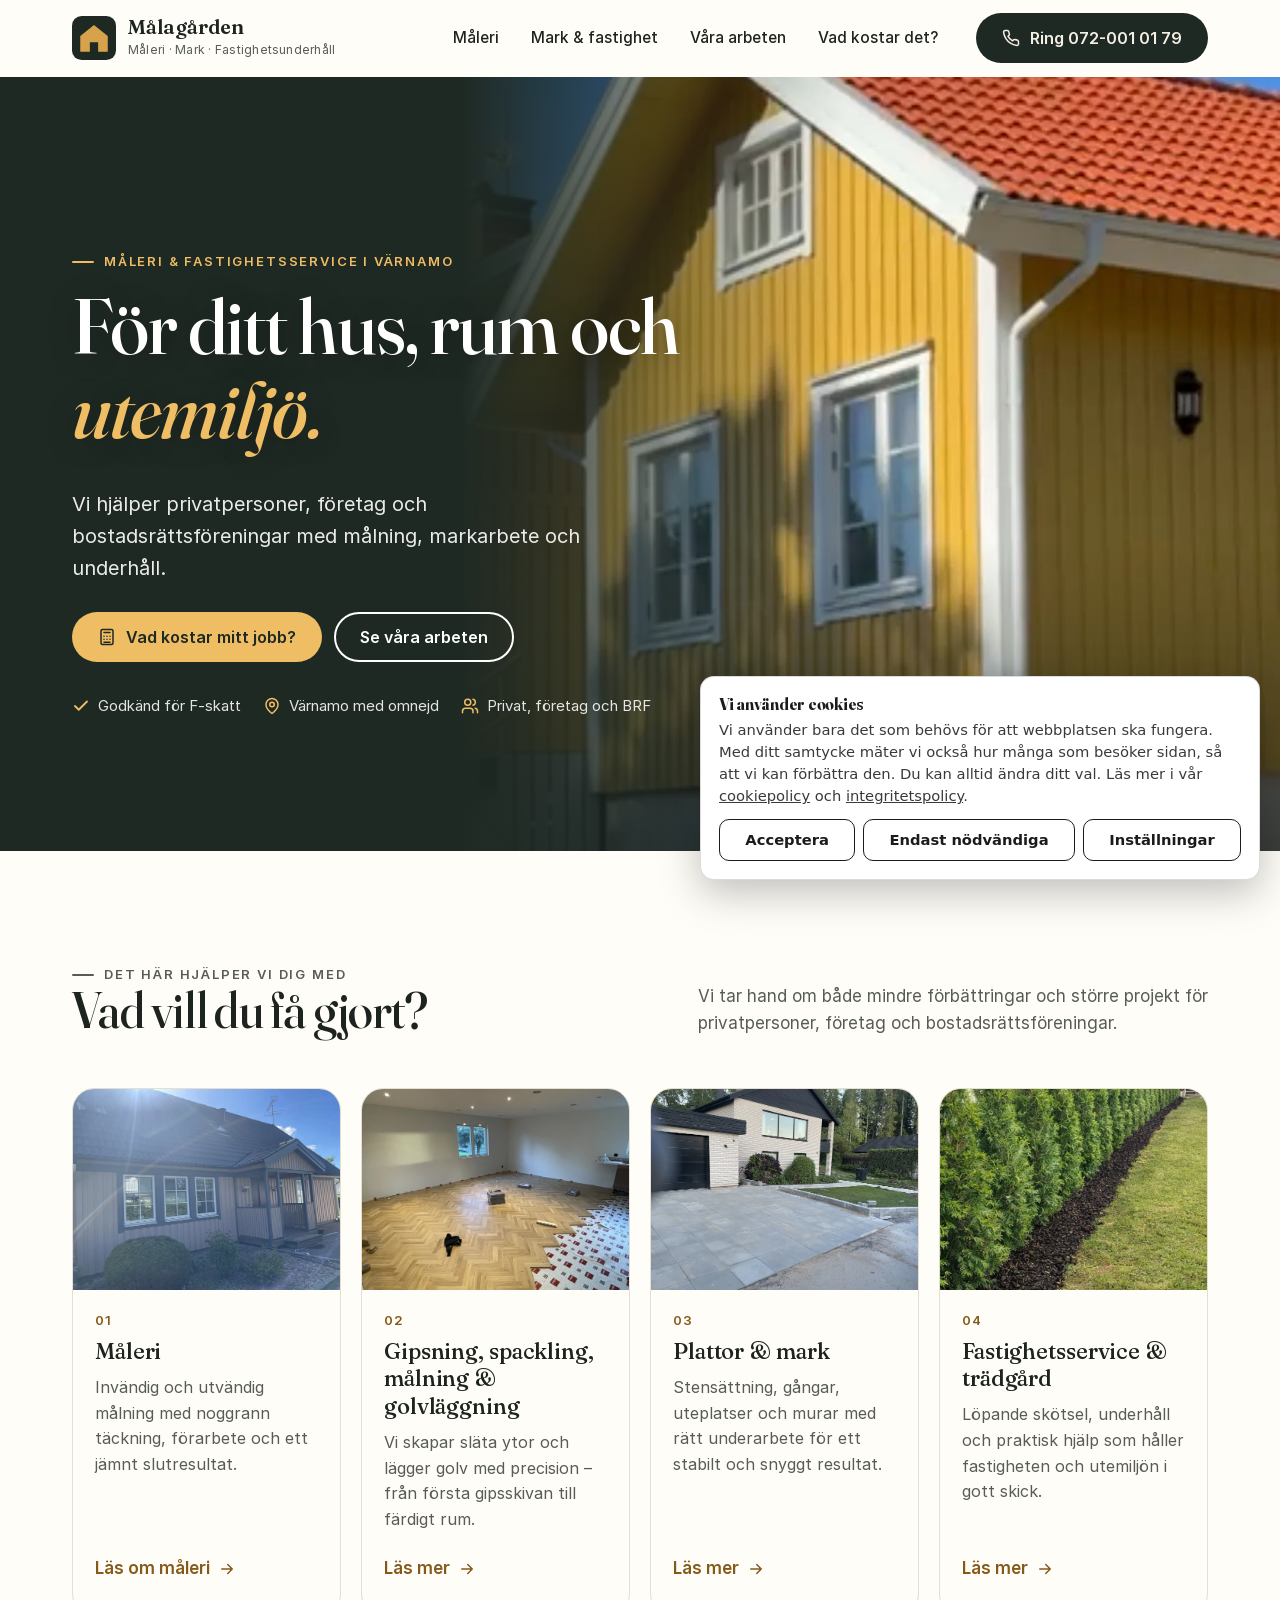
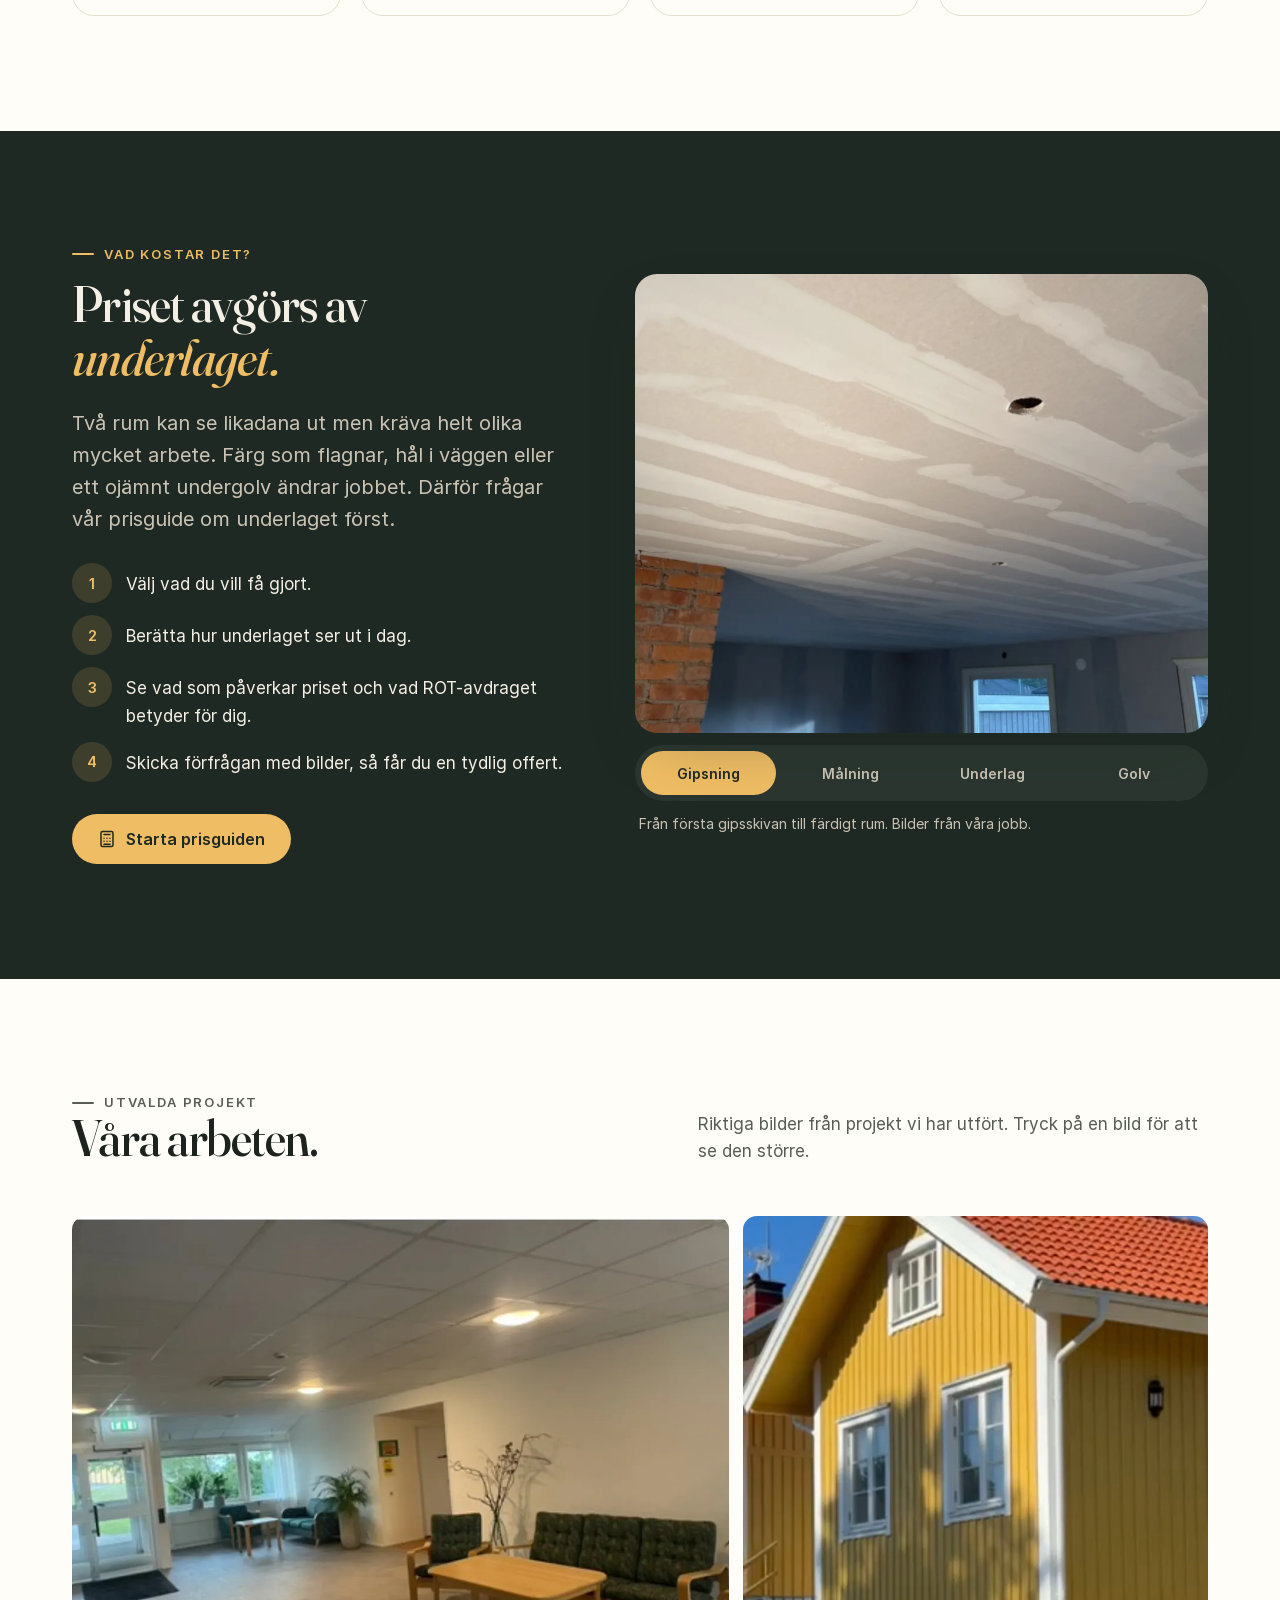
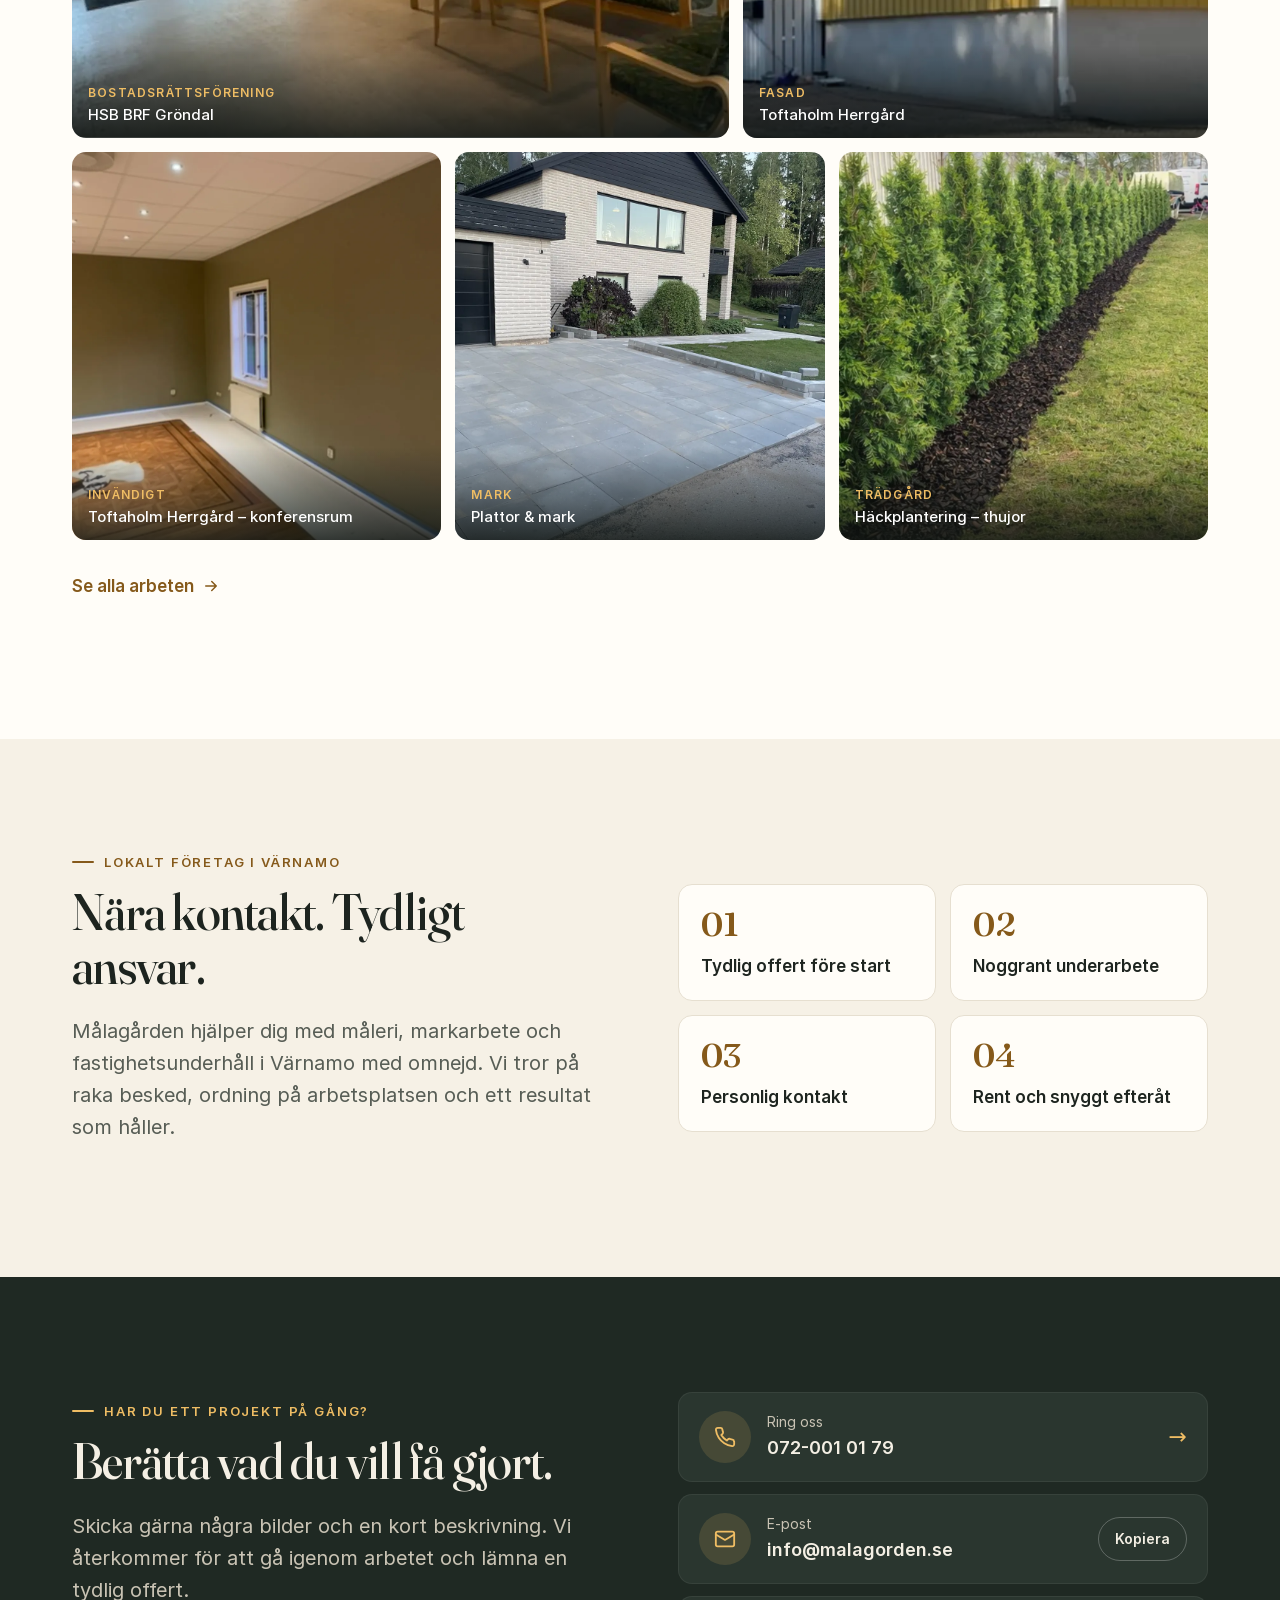
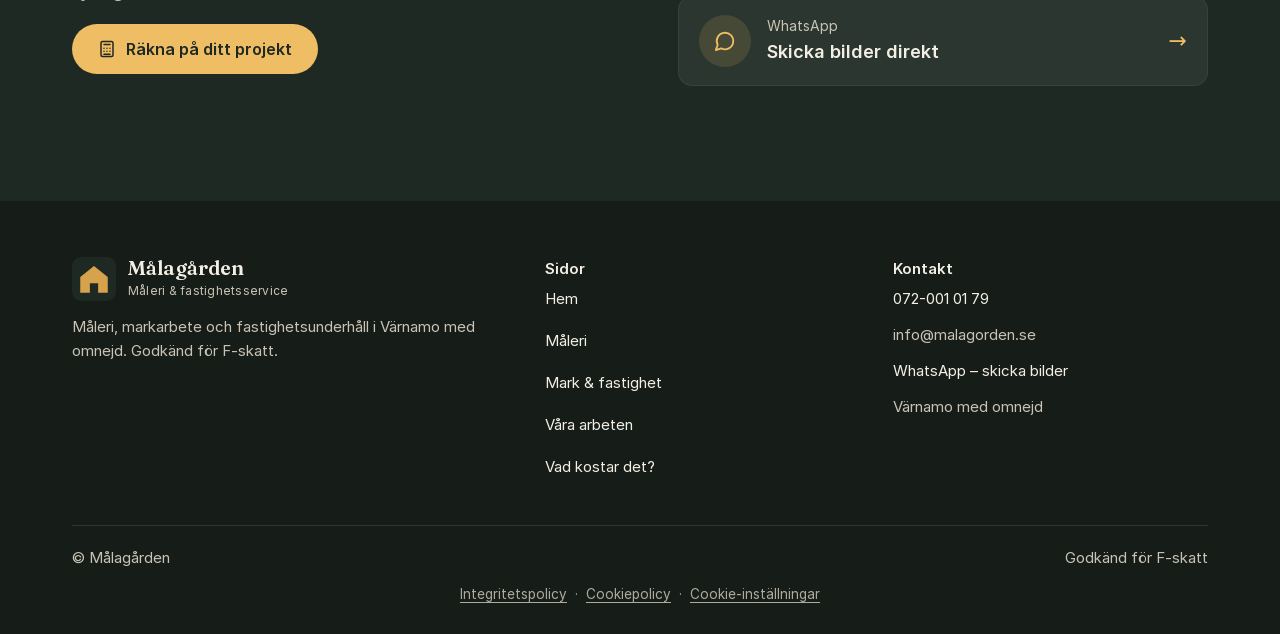
==== index.html @ 5a077ed7 "Add files via upload" ====
<!doctype html>
<html lang="sv" class="no-js">
<head>
<meta charset="utf-8">
<meta name="viewport" content="width=device-width, initial-scale=1, viewport-fit=cover">
<title>Målagården – Måleri & fastighetsservice i Värnamo</title>
<meta name="description" content="Måleri, gipsning, spackling, golvläggning, markarbete och fastighetsservice i Värnamo. Räkna på ditt projekt och skicka bilder för en tydlig offert.">
<meta name="robots" content="noindex, nofollow">
<meta name="theme-color" content="#1f2923">
<meta property="og:title" content="Målagården – Måleri & fastighetsservice i Värnamo">
<meta property="og:description" content="Måleri, gipsning, spackling, golvläggning, markarbete och fastighetsservice i Värnamo. Räkna på ditt projekt och skicka bilder för en tydlig offert.">
<meta property="og:image" content="/og.jpg">
<meta property="og:locale" content="sv_SE">
<link rel="icon" href="[data-uri]" type="image/svg+xml">
<link rel="apple-touch-icon" href="[data-uri]">
<link rel="preload" href="[data-uri]" as="font" type="font/woff2" crossorigin>
<link rel="preload" href="[data-uri]" as="font" type="font/woff2" crossorigin>
<style>/* Målagården — förslag 2026. Tokens i :root, inga råa hex i komponenter. */
@font-face { font-family: 'Inter'; font-weight: 400; font-display: swap; src: url([data-uri]) format('woff2'); }
@font-face { font-family: 'Inter'; font-weight: 500; font-display: swap; src: url([data-uri]) format('woff2'); }
@font-face { font-family: 'Inter'; font-weight: 600; font-display: swap; src: url([data-uri]) format('woff2'); }
@font-face { font-family: 'Fraunces'; font-weight: 300 700; font-display: swap; src: url([data-uri]) format('woff2'); }
@font-face { font-family: 'Fraunces'; font-style: italic; font-weight: 300 700; font-display: swap; src: url([data-uri]) format('woff2'); }

:root {
  --bg: #FFFDF8; --bg2: #F6F1E6; --bg3: #EFE7D6; --ink: #1D241F; --muted: #575d55; --line: #E6DFD0;
  --dark: #1F2923; --dark2: #2A362F; --on-dark: #F4EFE4; --on-dark-muted: #C9C3B4;
  --gold: #EFBD64; --gold-deep: #D6A24C; --gold-ink: #85591A; --ok: #2F6B45; --bad: #A23B2A;
  --r: 14px; --r-lg: 22px; --shadow: 0 10px 30px rgba(31, 41, 35, .08); --shadow-lg: 0 24px 60px -20px rgba(31, 41, 35, .35);
  --wrap: 1200px; --pad: clamp(16px, 4vw, 32px);
  --ease-out: cubic-bezier(.2, .7, .2, 1); --t-fast: 180ms; --t-med: 260ms;
  --serif: 'Fraunces', Georgia, 'Times New Roman', serif; --sans: 'Inter', ui-sans-serif, system-ui, -apple-system, 'Segoe UI', sans-serif;
}
*, *::before, *::after { box-sizing: border-box; }
html { -webkit-text-size-adjust: 100%; scroll-behavior: smooth; scroll-padding-top: 88px; }
body { margin: 0; background: var(--bg); color: var(--ink); font: 400 17px/1.6 var(--sans); overflow-x: hidden; }
@media (max-width: 600px) { body { font-size: 16px; } }
img { max-width: 100%; display: block; height: auto; }
a { color: inherit; }
p { margin: 0 0 .9em; }
h1, h2, h3 { font-family: var(--serif); font-weight: 500; letter-spacing: -.015em; line-height: 1.08; margin: 0 0 .45em; font-variation-settings: 'opsz' 96; }
h1 { font-size: clamp(40px, 6.2vw, 78px); }
h2 { font-size: clamp(30px, 4.2vw, 50px); }
h3 { font-size: 22px; line-height: 1.25; letter-spacing: -.005em; font-variation-settings: 'opsz' 24; }
.wrap { max-width: var(--wrap); margin: 0 auto; padding: 0 var(--pad); }
.eyebrow { font: 600 13px/1.3 var(--sans); letter-spacing: .14em; text-transform: uppercase; color: var(--gold-ink); margin: 0 0 14px; display: flex; align-items: center; gap: 10px; }
.eyebrow::before { content: ''; width: 22px; height: 2px; background: currentColor; border-radius: 2px; }
.on-dark .eyebrow, .eyebrow.light { color: var(--gold); }
.lead { font-size: clamp(18px, 1.6vw, 20px); color: var(--muted); max-width: 60ch; }
.skip { position: absolute; left: -999px; top: 8px; background: var(--dark); color: var(--on-dark); padding: 10px 16px; border-radius: 8px; z-index: 100; }
.skip:focus { left: 8px; }
.sr { position: absolute; width: 1px; height: 1px; overflow: hidden; clip: rect(0 0 0 0); white-space: nowrap; }

/* buttons */
.btn { display: inline-flex; align-items: center; justify-content: center; gap: 10px; min-height: 50px; padding: 0 24px; border-radius: 999px; border: 2px solid transparent;
  font: 600 16px/1 var(--sans); text-decoration: none; cursor: pointer; transition: transform var(--t-fast) var(--ease-out), background var(--t-fast), color var(--t-fast), border-color var(--t-fast); white-space: nowrap; }
.btn:active { transform: scale(.97); }
.btn-gold { background: var(--gold); color: var(--dark); }
.btn-gold:hover { background: var(--gold-deep); }
.btn-dark { background: var(--dark); color: var(--on-dark); }
.btn-dark:hover { background: var(--dark2); }
.btn-ghost { border-color: currentColor; color: inherit; background: transparent; }
.btn-ghost:hover { background: rgba(255, 255, 255, .12); }
.btn-line { border-color: var(--line); background: var(--bg); color: var(--ink); }
.btn-line:hover { border-color: var(--ink); }
.btn[disabled], .btn[aria-disabled="true"] { opacity: .45; cursor: not-allowed; transform: none; }
.btn svg { width: 18px; height: 18px; flex: none; }
:focus-visible { outline: 3px solid var(--gold-deep); outline-offset: 3px; animation: ring var(--t-fast) var(--ease-out); }
@keyframes ring { from { outline-offset: 0; } }
.link { color: var(--gold-ink); font-weight: 600; text-decoration: none; display: inline-flex; gap: 8px; align-items: center; min-height: 44px; }
.link:hover { text-decoration: underline; text-underline-offset: 4px; }

/* header */
.demo-bar { background: var(--dark); color: var(--on-dark-muted); font-size: 13px; text-align: center; padding: 7px 16px; }
.hdr { position: sticky; top: 0; z-index: 50; background: rgba(255, 253, 248, .92); backdrop-filter: saturate(1.4) blur(12px); -webkit-backdrop-filter: saturate(1.4) blur(12px); border-bottom: 1px solid transparent; transition: border-color var(--t-med), box-shadow var(--t-med); }
.hdr.scrolled { border-color: var(--line); box-shadow: 0 6px 24px -18px rgba(31, 41, 35, .5); }
.hdr-in { display: flex; align-items: center; gap: 24px; min-height: 76px; }
.brand { display: flex; align-items: center; gap: 12px; text-decoration: none; color: var(--ink); flex: none; }
.brand-mark { width: 44px; height: 44px; flex: none; }
.brand strong { display: block; font: 600 20px/1.1 var(--serif); letter-spacing: -.01em; }
.brand small { display: block; font-size: 12px; color: var(--muted); letter-spacing: .02em; margin-top: 2px; }
.nav { display: flex; gap: 4px; margin-left: auto; }
.nav a { text-decoration: none; padding: 10px 14px; border-radius: 999px; font-weight: 500; font-size: 15.5px; min-height: 44px; display: inline-flex; align-items: center; }
.nav a:hover { background: var(--bg2); }
.nav a[aria-current="page"] { background: var(--bg3); }
.hdr-cta { flex: none; }
.menu-btn { display: none; margin-left: auto; min-height: 44px; min-width: 44px; border: 1px solid var(--line); background: var(--bg); border-radius: 999px; padding: 0 16px; font: 600 15px var(--sans); color: var(--ink); cursor: pointer; align-items: center; gap: 8px; }
@media (max-width: 1060px) {
  .nav, .hdr-cta { display: none; }
  .menu-btn { display: inline-flex; }
  .hdr.open .nav { display: flex; flex-direction: column; position: absolute; left: 0; right: 0; top: 100%; background: var(--bg); border-bottom: 1px solid var(--line); padding: 8px var(--pad) 20px; box-shadow: var(--shadow-lg); }
  .hdr.open .nav a { font-size: 18px; padding: 14px 8px; border-bottom: 1px solid var(--line); border-radius: 0; }
  .hdr.open .nav a:last-child { border-bottom: 0; }
  .hdr-in { min-height: 66px; }
  .brand-mark { width: 40px; height: 40px; }
}
@media (max-width: 380px) { .brand small { display: none; } }

/* hero */
.hero { position: relative; min-height: min(86vh, 820px); display: flex; align-items: flex-end; color: #fff; overflow: hidden; background: var(--dark); }
.hero > img { position: absolute; inset: 0; width: 100%; height: 100%; object-fit: cover; object-position: 50% 32%; }
.hero::after { content: ''; position: absolute; inset: 0; background: linear-gradient(180deg, rgba(20, 26, 22, .15) 0%, rgba(20, 26, 22, .1) 35%, rgba(20, 26, 22, .78) 82%, rgba(20, 26, 22, .9) 100%), linear-gradient(90deg, rgba(20, 26, 22, .55), rgba(20, 26, 22, 0) 60%); }
/* portrait photo on wide screens: photo fills the right side, text sits on the dark side and over the soft edge */
@media (min-width: 900px) {
  .hero-tall > img { left: auto; width: 64%; object-position: 50% 30%; }
  .hero-tall::after { background: linear-gradient(90deg, var(--dark) 36%, rgba(31, 41, 35, .55) 50%, rgba(31, 41, 35, 0) 66%), linear-gradient(0deg, rgba(20, 26, 22, .55), rgba(20, 26, 22, 0) 40%); }
  .hero-tall { align-items: center; }
}
.hero-in { position: relative; z-index: 1; padding-top: 140px; padding-bottom: clamp(36px, 6vw, 72px); width: 100%; }
.hero-tall .hero-in { padding-top: clamp(72px, 9vw, 120px); }
.hero h1 { max-width: 15ch; color: #fff; text-shadow: 0 2px 30px rgba(0, 0, 0, .25); }
.hero h1 em { font-style: italic; color: var(--gold); }
.hero p.lead { color: rgba(255, 255, 255, .9); max-width: 52ch; }
.hero-tall p.lead { max-width: 44ch; }
.hero-actions { display: flex; flex-wrap: wrap; gap: 12px; margin-top: 28px; }
.hero-facts { display: flex; flex-wrap: wrap; gap: 8px 22px; margin: 32px 0 0; padding: 0; list-style: none; font-size: 15px; color: rgba(255, 255, 255, .88); }
.hero-facts li { display: flex; align-items: center; gap: 8px; }
.hero-facts svg { width: 18px; height: 18px; color: var(--gold); flex: none; }
.page-hero { min-height: 58vh; }
@media (max-width: 600px) {
  .hero { min-height: 88svh; }
  .hero-in { padding-top: 120px; }
  .hero-actions .btn { flex: 1 1 100%; }
  .page-hero { min-height: 64svh; }
}

/* sections */
.sec { padding: clamp(64px, 9vw, 120px) 0; }
.sec-tight { padding: clamp(48px, 6vw, 80px) 0; }
.sec-sand { background: var(--bg2); }
.sec-dark { background: var(--dark); color: var(--on-dark); }
.sec-dark .lead, .sec-dark p { color: var(--on-dark-muted); }
.sec-head { display: grid; grid-template-columns: 1.1fr 1fr; gap: 24px 64px; align-items: end; margin-bottom: clamp(32px, 4vw, 56px); }
.sec-head h2 { margin: 0; }
.sec-head p { margin: 0; color: var(--muted); }
@media (max-width: 860px) { .sec-head { grid-template-columns: 1fr; } }

/* service cards */
.svc-grid { display: grid; grid-template-columns: repeat(4, 1fr); gap: 20px; }
.svc { background: var(--bg); border: 1px solid var(--line); border-radius: var(--r-lg); overflow: hidden; display: flex; flex-direction: column; text-decoration: none; color: inherit; }
.svc-img { aspect-ratio: 4 / 3; overflow: hidden; background: var(--bg3); }
.svc-img img { width: 100%; height: 100%; object-fit: cover; transition: transform 600ms var(--ease-out); }
.svc:hover .svc-img img { transform: scale(1.04); }
.svc-body { padding: 22px 22px 24px; display: flex; flex-direction: column; flex: 1; }
.svc-num { font: 600 13px var(--sans); color: var(--gold-ink); letter-spacing: .1em; margin-bottom: 10px; }
.svc p { color: var(--muted); font-size: 16px; }
.svc .link { margin-top: auto; }
.card { transition: transform var(--t-med) var(--ease-out), box-shadow var(--t-med) var(--ease-out); }
@media (hover: hover) { .card:hover { transform: translateY(-4px); box-shadow: 0 14px 30px -12px rgb(0 0 0 / .25); } }
@media (max-width: 1060px) { .svc-grid { grid-template-columns: repeat(2, 1fr); } }
@media (max-width: 560px) { .svc-grid { grid-template-columns: 1fr; } }

/* "underlaget avgör" teaser */
.pg-teaser { display: grid; grid-template-columns: 1fr 1.15fr; gap: clamp(32px, 5vw, 72px); align-items: center; }
.pg-teaser h2 em { font-style: italic; color: var(--gold); }
.stages { margin: 0; }
.stages-img { position: relative; border-radius: var(--r-lg); overflow: hidden; background: var(--dark2); aspect-ratio: 5 / 4; box-shadow: var(--shadow-lg); }
.stages-img img { position: absolute; inset: 0; width: 100%; height: 100%; object-fit: cover; opacity: 0; transition: opacity 300ms var(--ease-out); }
.stages-img img.on { opacity: 1; }
.stages-tabs { display: grid; grid-template-columns: repeat(4, 1fr); gap: 6px; margin-top: 12px; background: var(--dark2); padding: 6px; border-radius: 999px; }
.stages-tabs button { min-height: 44px; border: 0; border-radius: 999px; background: transparent; color: var(--on-dark-muted); font: 600 14px var(--sans); cursor: pointer; transition: background var(--t-fast), color var(--t-fast); }
.stages-tabs button:hover { color: var(--on-dark); }
.stages-tabs button[aria-selected="true"] { background: var(--gold); color: var(--dark); }
.stages-cap { margin: 12px 4px 0; font-size: 14px; color: var(--on-dark-muted); }
@media (max-width: 420px) { .stages-tabs button { font-size: 13px; } }
.pg-steps { list-style: none; padding: 0; margin: 28px 0 32px; display: grid; gap: 12px; }
.pg-steps li { display: grid; grid-template-columns: 40px 1fr; gap: 14px; align-items: start; }
.pg-steps b { width: 40px; height: 40px; border-radius: 50%; background: rgba(239, 189, 100, .14); color: var(--gold); display: grid; place-items: center; font: 600 15px var(--sans); }
.pg-steps span { padding-top: 8px; }
@media (max-width: 900px) { .pg-teaser { grid-template-columns: 1fr; } }

/* work gallery */
.gal { display: grid; grid-template-columns: repeat(12, 1fr); grid-auto-rows: 120px; gap: 14px; }
.gal button { position: relative; border: 0; padding: 0; border-radius: var(--r); overflow: hidden; cursor: zoom-in; background: var(--bg3); color: #fff; text-align: left; font: inherit; }
.gal img { width: 100%; height: 100%; object-fit: cover; transition: transform 600ms var(--ease-out); }
.gal button:hover img { transform: scale(1.04); }
.gal figcaption, .gal .cap { position: absolute; left: 0; right: 0; bottom: 0; padding: 40px 16px 14px; background: linear-gradient(transparent, rgba(15, 20, 17, .82)); font: 500 15px/1.3 var(--sans); }
.gal .cap small { display: block; color: var(--gold); font-size: 12px; letter-spacing: .1em; text-transform: uppercase; font-weight: 600; margin-bottom: 4px; }
.g-a { grid-column: span 7; grid-row: span 4; } .g-b { grid-column: span 5; grid-row: span 4; }
.g-c { grid-column: span 4; grid-row: span 3; } .g-d { grid-column: span 4; grid-row: span 3; } .g-e { grid-column: span 4; grid-row: span 3; }
@media (max-width: 860px) { .gal { grid-template-columns: repeat(2, 1fr); grid-auto-rows: 160px; } .gal > * { grid-column: span 1 !important; grid-row: span 2 !important; } .gal > *:first-child { grid-column: span 2 !important; } }
.filters { display: flex; flex-wrap: wrap; gap: 8px; margin-bottom: 24px; }
.chip { min-height: 44px; padding: 0 18px; border-radius: 999px; border: 1px solid var(--line); background: var(--bg); font: 500 15px var(--sans); color: var(--ink); cursor: pointer; transition: background var(--t-fast), border-color var(--t-fast); }
.chip:hover { border-color: var(--ink); }
.chip[aria-pressed="true"] { background: var(--dark); color: var(--on-dark); border-color: var(--dark); }
.works { display: grid; grid-template-columns: repeat(3, 1fr); gap: 20px; }
.work { margin: 0; }
.work button { display: block; width: 100%; border: 0; padding: 0; background: var(--bg3); border-radius: var(--r-lg); overflow: hidden; cursor: zoom-in; aspect-ratio: 4 / 5; }
.work img { width: 100%; height: 100%; object-fit: cover; transition: transform 600ms var(--ease-out); }
.work button:hover img { transform: scale(1.04); }
.work figcaption { padding: 14px 4px 0; }
.work figcaption b { display: block; font: 500 20px/1.25 var(--serif); }
.work figcaption span { color: var(--muted); font-size: 15px; }
.work[hidden] { display: none; }
@media (max-width: 900px) { .works { grid-template-columns: repeat(2, 1fr); } }
@media (max-width: 520px) { .works { grid-template-columns: 1fr; } .work button { aspect-ratio: 4 / 3.4; } }

/* lightbox */
.lb { border: 0; padding: 0; background: transparent; max-width: min(1100px, 94vw); max-height: 92vh; }
.lb::backdrop { background: rgba(12, 16, 13, .9); }
.lb img { max-height: 80vh; width: auto; margin: 0 auto; border-radius: 10px; }
.lb p { color: #fff; text-align: center; margin: 12px 0 0; }
.lb-x { position: fixed; top: 14px; right: 14px; width: 48px; height: 48px; border-radius: 50%; border: 0; background: #fff; color: var(--dark); font: 600 24px var(--sans); cursor: pointer; }

/* promises */
.promise { display: grid; grid-template-columns: 1fr 1fr; gap: clamp(32px, 6vw, 96px); align-items: center; }
.promise-grid { display: grid; grid-template-columns: 1fr 1fr; gap: 14px; }
.promise-grid div { background: var(--bg); border: 1px solid var(--line); border-radius: var(--r); padding: 22px; }
.promise-grid b { display: block; font: 500 34px/1 var(--serif); color: var(--gold-ink); margin-bottom: 14px; }
.promise-grid span { font-weight: 600; font-size: 17px; line-height: 1.35; display: block; }
.sec-dark .promise-grid div { background: var(--dark2); border-color: rgba(255, 255, 255, .08); }
.sec-dark .promise-grid b { color: var(--gold); }
@media (max-width: 860px) { .promise { grid-template-columns: 1fr; } }
@media (max-width: 400px) { .promise-grid { grid-template-columns: 1fr; } }

/* split blocks (service pages) */
.split { display: grid; grid-template-columns: 1fr 1fr; gap: clamp(28px, 5vw, 72px); align-items: center; }
.split + .split { margin-top: clamp(56px, 8vw, 104px); }
.split.flip > :first-child { order: 2; }
.split figure { margin: 0; border-radius: var(--r-lg); overflow: hidden; aspect-ratio: 4 / 3.3; background: var(--bg3); }
.split figure img { width: 100%; height: 100%; object-fit: cover; }
.split .num { font: 600 13px var(--sans); color: var(--gold-ink); letter-spacing: .1em; }
@media (max-width: 860px) { .split { grid-template-columns: 1fr; } .split.flip > :first-child { order: 0; } }
.checks { list-style: none; padding: 0; margin: 18px 0 24px; display: grid; gap: 10px; }
.checks li { display: flex; gap: 12px; align-items: flex-start; }
.checks li::before { content: ''; flex: none; width: 22px; height: 22px; margin-top: 2px; border-radius: 50%; background: var(--gold) url("data:image/svg+xml,%3Csvg xmlns='http://www.w3.org/2000/svg' viewBox='0 0 24 24' fill='none' stroke='%231F2923' stroke-width='3' stroke-linecap='round' stroke-linejoin='round'%3E%3Cpath d='M5 12.5l4.5 4.5L19 7.5'/%3E%3C/svg%3E") center / 14px no-repeat; }
.steps3 { display: grid; grid-template-columns: repeat(3, 1fr); gap: 16px; counter-reset: s; list-style: none; padding: 0; margin: 0; }
.steps3 li { background: var(--bg); border: 1px solid var(--line); border-radius: var(--r); padding: 22px; counter-increment: s; font-weight: 500; }
.steps3 li::before { content: counter(s); display: grid; place-items: center; width: 36px; height: 36px; border-radius: 50%; background: var(--dark); color: var(--gold); font: 600 15px var(--sans); margin-bottom: 14px; }
@media (max-width: 700px) { .steps3 { grid-template-columns: 1fr; } }

/* contact */
.contact { display: grid; grid-template-columns: 1fr 1fr; gap: clamp(32px, 6vw, 96px); align-items: center; }
.c-card { display: grid; gap: 12px; }
.c-row { display: grid; grid-template-columns: 52px 1fr auto; gap: 16px; align-items: center; padding: 18px 20px; border-radius: var(--r); background: var(--dark2); color: var(--on-dark); text-decoration: none; border: 1px solid rgba(255, 255, 255, .06); min-height: 76px; }
a.c-row:hover { border-color: var(--gold); }
.c-row .ic { width: 52px; height: 52px; border-radius: 50%; background: rgba(239, 189, 100, .14); color: var(--gold); display: grid; place-items: center; }
.c-row .ic svg { width: 22px; height: 22px; }
.c-row small { display: block; color: var(--on-dark-muted); font-size: 14px; }
.c-row strong { display: block; font-size: 18px; font-weight: 600; word-break: break-word; }
.c-row .go { color: var(--gold); font-size: 22px; }
.c-row .copy { min-height: 44px; padding: 0 16px; border-radius: 999px; border: 1px solid rgba(255, 255, 255, .25); background: transparent; color: var(--on-dark); font: 600 14px var(--sans); cursor: pointer; }
.c-row .copy:hover { border-color: var(--gold); color: var(--gold); }
@media (max-width: 860px) { .contact { grid-template-columns: 1fr; } }
@media (max-width: 420px) { .c-row { grid-template-columns: 44px 1fr; } .c-row .ic { width: 44px; height: 44px; } .c-row .go, .c-row .copy { grid-column: 2; justify-self: start; } }

/* footer */
.ftr { background: #161D19; color: var(--on-dark-muted); padding: 56px 0 28px; font-size: 15px; }
.ftr-grid { display: grid; grid-template-columns: 1.4fr 1fr 1fr; gap: 32px; }
.ftr strong { color: var(--on-dark); }
.ftr a { color: var(--on-dark); text-decoration: none; }
.ftr a:hover { color: var(--gold); }
.ftr ul { list-style: none; padding: 0; margin: 0; display: grid; gap: 6px; }
.ftr ul a { display: inline-flex; min-height: 36px; align-items: center; }
.ftr .brand { color: var(--on-dark); margin-bottom: 14px; }
.ftr .brand small { color: var(--on-dark-muted); }
.ftr-bottom { border-top: 1px solid rgba(255, 255, 255, .1); margin-top: 40px; padding-top: 20px; display: flex; flex-wrap: wrap; gap: 8px 24px; justify-content: space-between; }
.ftr .cc-fod { width: 100%; }
.ftr .cc-fod a { color: var(--on-dark-muted); text-decoration: underline; text-underline-offset: 3px; }
@media (max-width: 760px) { .ftr-grid { grid-template-columns: 1fr; } }

/* mobile action bar */
.mbar { display: none; }
@media (max-width: 760px) {
  .mbar { display: grid; grid-template-columns: 1fr 1.4fr; gap: 8px; position: fixed; left: 0; right: 0; bottom: 0; z-index: 40; padding: 10px 12px calc(10px + env(safe-area-inset-bottom)); background: rgba(255, 253, 248, .96); border-top: 1px solid var(--line); backdrop-filter: blur(10px); -webkit-backdrop-filter: blur(10px); transition: transform var(--t-med) var(--ease-out); }
  .mbar.hide { transform: translateY(110%); }
  .mbar .btn { min-height: 48px; padding: 0 12px; font-size: 15px; }
  body { padding-bottom: 76px; }
}

/* reveal on scroll (motion #3) */
.rv { opacity: 0; transform: translateY(14px); transition: opacity 300ms var(--ease-out), transform 300ms var(--ease-out); transition-delay: calc(var(--i, 0) * 40ms); }
.rv.in { opacity: 1; transform: none; }
.no-js .rv { opacity: 1; transform: none; }

/* copy toast */
.toast { position: fixed; left: 50%; bottom: 96px; transform: translateX(-50%); background: var(--dark); color: var(--on-dark); padding: 12px 20px; border-radius: 999px; font-weight: 600; z-index: 90; box-shadow: var(--shadow-lg); }

/* policy pages from the cookie kit */
.pol { font-size: 17px; }
.pol h1 { font-size: clamp(34px, 5vw, 52px); }

/* 404 */
.nf { min-height: 70vh; display: grid; place-items: center; text-align: center; padding: 80px var(--pad); }
.nf .big { font: 500 clamp(80px, 16vw, 160px)/1 var(--serif); color: var(--gold-deep); }

@media (prefers-reduced-motion: reduce) {
  *, *::before, *::after { animation-duration: 1ms !important; animation-delay: 0ms !important; transition-duration: 1ms !important; }
  .rv { opacity: 1; transform: none; }
  html { scroll-behavior: auto; }
}
.link svg { width: 18px; height: 18px; flex: none; }
@media (max-width: 899px) {
  .hero-tall::after { background: linear-gradient(180deg, rgba(20, 26, 22, .05) 0%, rgba(20, 26, 22, .35) 28%, rgba(20, 26, 22, .86) 52%, rgba(20, 26, 22, .94) 100%); }
  .hero-tall > img { object-position: 50% 0; height: 62%; }
}
@media (max-width: 420px) { .c-row .go { display: none; } .c-row { grid-template-columns: 44px 1fr; } }
.toast[hidden] { display: none; }
@media (max-width: 899px) { .hero-tall .eyebrow { display: none; } }

/* Prisguiden */
.pg-hero { padding: clamp(48px, 7vw, 96px) 0 clamp(24px, 3vw, 40px); background: var(--bg); }
.pg-hero h1 { max-width: 18ch; }
.pg-hero h1 em { font-style: italic; color: var(--gold-ink); }
.pg-sec { padding: 0 0 clamp(64px, 8vw, 112px); }
.pg-layout { display: grid; grid-template-columns: minmax(0, 1fr) 340px; gap: 32px; align-items: start; }
.pg-side { position: sticky; top: 96px; }
@media (max-width: 1000px) { .pg-layout { grid-template-columns: 1fr; } .pg-side { position: static; order: 2; } }

.pg-step { background: var(--bg); border: 1px solid var(--line); border-radius: var(--r-lg); padding: clamp(20px, 3vw, 32px); margin-bottom: 18px; scroll-margin-top: 92px; transition: opacity var(--t-med) var(--ease-out); box-shadow: var(--shadow); }
.pg-step.locked { opacity: .42; box-shadow: none; }
.pg-step.locked .pg-step-body { pointer-events: none; }
.pg-step-head { display: grid; grid-template-columns: 44px 1fr; gap: 16px; align-items: start; margin-bottom: 20px; }
.pg-step-head h2 { font-size: clamp(24px, 2.6vw, 30px); margin: 4px 0 4px; }
.pg-step-head p { margin: 0; color: var(--muted); }
.pg-n { width: 44px; height: 44px; border-radius: 50%; background: var(--dark); color: var(--gold); display: grid; place-items: center; font: 600 17px var(--sans); }
.pg-label { font-weight: 600; margin: 22px 0 10px; }
.pg-hint { color: var(--muted); font-size: 15px; margin: 8px 0 0; }
.pg-fine { color: var(--muted); font-size: 14.5px; margin: 10px 0 0; }

/* job cards */
.pg-jobs { display: grid; grid-template-columns: repeat(3, 1fr); gap: 12px; }
.pg-job { position: relative; display: flex; flex-direction: column; border: 2px solid var(--line); border-radius: var(--r); overflow: hidden; cursor: pointer; background: var(--bg); transition: border-color var(--t-fast), transform var(--t-med) var(--ease-out), box-shadow var(--t-med); }
@media (hover: hover) { .pg-job:hover { transform: translateY(-3px); box-shadow: var(--shadow); } }
.pg-job-img { aspect-ratio: 16 / 10; overflow: hidden; background: var(--bg3); }
.pg-job-img img { width: 100%; height: 100%; object-fit: cover; }
.pg-job-t { padding: 12px 14px 14px; display: grid; gap: 2px; }
.pg-job-t b { font-size: 16.5px; line-height: 1.3; }
.pg-job-t small { color: var(--muted); font-size: 14px; line-height: 1.4; }
.pg-job:has(input:checked) { border-color: var(--gold-deep); box-shadow: 0 0 0 4px rgba(239, 189, 100, .35); }
.pg-job:has(input:checked)::after { content: '✓'; position: absolute; top: 10px; right: 10px; width: 30px; height: 30px; border-radius: 50%; background: var(--gold); color: var(--dark); display: grid; place-items: center; font-weight: 700; }
.pg-job:has(input:focus-visible), .pg-opt:has(input:focus-visible), .pg-k:has(input:focus-visible) { outline: 3px solid var(--gold-deep); outline-offset: 3px; }
@media (max-width: 760px) { .pg-jobs { grid-template-columns: repeat(2, 1fr); } .pg-job-t small { display: none; } }

/* surface options */
.pg-opts { display: grid; grid-template-columns: repeat(2, 1fr); gap: 10px; }
.pg-opt { display: grid; grid-template-columns: 76px 1fr; gap: 14px; align-items: center; border: 2px solid var(--line); border-radius: var(--r); padding: 12px; cursor: pointer; background: var(--bg); transition: border-color var(--t-fast), background var(--t-fast); min-height: 76px; }
.pg-opt:hover { border-color: #cdbf9f; }
.pg-ikon svg { width: 76px; height: 55px; display: block; }
.pg-opt-t b { display: block; font-size: 16px; line-height: 1.3; }
.pg-opt-t small { display: block; color: var(--muted); font-size: 14px; line-height: 1.4; margin-top: 2px; }
.pg-opt:has(input:checked) { border-color: var(--gold-deep); background: #FFF8EA; }
@media (max-width: 640px) { .pg-opts { grid-template-columns: 1fr; } }
.pg-delar { border: 0; padding: 0; margin: 20px 0 0; display: flex; flex-wrap: wrap; gap: 8px; }
.pg-delar legend { font-weight: 600; margin-bottom: 10px; padding: 0; }
.pg-check { display: inline-flex; align-items: center; gap: 10px; min-height: 44px; padding: 0 16px 0 12px; border: 1px solid var(--line); border-radius: 999px; cursor: pointer; background: var(--bg); }
.pg-check input { width: 20px; height: 20px; accent-color: var(--dark); margin: 0; }
.pg-check:has(input:checked) { border-color: var(--dark); background: var(--bg2); }

/* size + customer type */
.pg-chips { display: flex; flex-wrap: wrap; gap: 8px; }
.pg-chips .chip b { font-weight: 600; }
.pg-chips .chip span { color: var(--muted); }
.pg-chips .chip[aria-pressed="true"] span { color: var(--on-dark-muted); }
.pg-numrow { display: flex; flex-wrap: wrap; align-items: center; gap: 10px 14px; margin-top: 12px; }
.pg-num { width: 160px; min-height: 50px; border: 2px solid var(--line); border-radius: 12px; padding: 0 14px; font: 600 18px var(--sans); color: var(--ink); background: var(--bg); }
.pg-num:focus { border-color: var(--gold-deep); outline: none; box-shadow: 0 0 0 4px rgba(239, 189, 100, .3); }
.pg-unit { font-weight: 600; color: var(--muted); }
.pg-kund { display: grid; grid-template-columns: repeat(3, 1fr); gap: 10px; }
.pg-k { border: 2px solid var(--line); border-radius: var(--r); padding: 14px 16px; cursor: pointer; display: grid; gap: 2px; background: var(--bg); min-height: 72px; }
.pg-k small { color: var(--muted); font-size: 14px; }
.pg-k:has(input:checked) { border-color: var(--gold-deep); background: #FFF8EA; }
@media (max-width: 640px) { .pg-kund { grid-template-columns: 1fr; } }

/* result */
.pg-result { background: var(--dark); color: var(--on-dark); border-radius: var(--r); padding: clamp(20px, 3vw, 28px); }
.pg-result .pg-label { color: var(--on-dark); }
.pg-eyebrow { font: 600 13px var(--sans); letter-spacing: .12em; text-transform: uppercase; color: var(--gold); margin: 0 0 8px; }
.pg-price { font: 500 clamp(32px, 4.4vw, 48px)/1.1 var(--serif); margin: 0; color: #fff; }
.pg-price-txt { font-size: clamp(26px, 3.4vw, 36px); }
.pg-after { margin: 10px 0 0; color: var(--on-dark-muted); }
.pg-after b { color: var(--gold); }
.pg-result .pg-fine { color: var(--on-dark-muted); }
.pg-why { list-style: none; padding: 0; margin: 0; display: grid; gap: 8px; }
.pg-why li { padding: 12px 14px; border-radius: 10px; background: var(--dark2); color: var(--on-dark-muted); font-size: 15.5px; }
.pg-why b { color: var(--on-dark); }
.pg-rot { margin-top: 14px; border-radius: var(--r); border: 2px solid var(--line); padding: clamp(18px, 3vw, 24px); background: var(--bg); }
.pg-rot-ja { border-color: #b9d3c1; background: #F3F8F4; }
.pg-rot-nej { background: var(--bg2); }
.pg-rot-head p { margin: 10px 0 0; }
.pg-rot-badge { display: inline-flex; align-items: center; min-height: 32px; padding: 0 14px; border-radius: 999px; font: 600 14px var(--sans); background: var(--bg3); color: var(--ink); }
.pg-rot-ja .pg-rot-badge { background: var(--ok); color: #fff; }
.pg-rot-calc { margin-top: 16px; padding-top: 16px; border-top: 1px dashed #b9d3c1; }
.pg-rot-calc label { font-weight: 600; display: block; }
.pg-rot-nums { display: grid; grid-template-columns: 1fr 1fr; gap: 10px; margin-top: 14px; }
.pg-rot-nums div { background: var(--bg); border: 1px solid var(--line); border-radius: 12px; padding: 12px 14px; }
.pg-rot-nums small { display: block; color: var(--muted); font-size: 13.5px; }
.pg-rot-nums b { font: 500 26px/1.2 var(--serif); }
.pg-minus { color: var(--ok); }
@media (max-width: 420px) { .pg-rot-nums { grid-template-columns: 1fr; } }

/* form */
.pg-drop { display: grid; justify-items: center; text-align: center; gap: 6px; padding: 26px 18px; border: 2px dashed #cdbf9f; border-radius: var(--r); background: var(--bg2); cursor: pointer; transition: border-color var(--t-fast), background var(--t-fast); }
.pg-drop:hover, .pg-drop.over { border-color: var(--gold-deep); background: #FFF8EA; }
.pg-drop small { color: var(--muted); }
.pg-drop-ic { width: 52px; height: 52px; border-radius: 50%; background: var(--gold); color: var(--dark); display: grid; place-items: center; }
.pg-drop-ic svg { width: 24px; height: 24px; }
#pg-files:focus-visible + .pg-thumbs, .pg-drop:focus-within { outline: 3px solid var(--gold-deep); outline-offset: 3px; }
.pg-thumbs { display: grid; grid-template-columns: repeat(6, 1fr); gap: 8px; margin-top: 10px; }
.pg-thumbs:empty { display: none; }
.pg-thumbs figure { position: relative; margin: 0; aspect-ratio: 1; border-radius: 10px; overflow: hidden; background: var(--bg3); }
.pg-thumbs img { width: 100%; height: 100%; object-fit: cover; }
.pg-thumbs button { position: absolute; top: 4px; right: 4px; width: 32px; height: 32px; border-radius: 50%; border: 0; background: rgba(20, 26, 22, .8); color: #fff; font: 600 18px var(--sans); cursor: pointer; }
@media (max-width: 560px) { .pg-thumbs { grid-template-columns: repeat(3, 1fr); } }
.pg-grid2 { display: grid; grid-template-columns: 1fr 1fr; gap: 0 14px; }
@media (max-width: 640px) { .pg-grid2 { grid-template-columns: 1fr; } }
.pg-field { display: grid; gap: 6px; margin-top: 14px; }
.pg-field label { font-weight: 600; font-size: 15.5px; }
.pg-field input, .pg-field textarea { width: 100%; min-height: 50px; border: 2px solid var(--line); border-radius: 12px; padding: 12px 14px; font: 400 16px/1.4 var(--sans); color: var(--ink); background: var(--bg); }
.pg-field textarea { resize: vertical; }
.pg-field input:focus, .pg-field textarea:focus { border-color: var(--gold-deep); outline: none; box-shadow: 0 0 0 4px rgba(239, 189, 100, .3); }
.pg-field input[aria-invalid="true"] { border-color: var(--bad); }
.pg-err { color: var(--bad); font-size: 14px; min-height: 0; }
.pg-err:empty { display: none; }
.hp { position: absolute; left: -9999px; width: 1px; height: 1px; overflow: hidden; }
.pg-send { width: 100%; margin-top: 18px; min-height: 56px; font-size: 17px; }
.pg-formerr p { color: var(--bad); font-weight: 600; margin: 16px 0 8px; }
.pg-alt { display: flex; flex-wrap: wrap; gap: 8px; }

/* done */
.pg-done { background: var(--bg); border: 2px solid #b9d3c1; border-radius: var(--r-lg); padding: clamp(24px, 4vw, 40px); box-shadow: var(--shadow); scroll-margin-top: 92px; }
.pg-done:focus { outline: none; }
.pg-done-ic { width: 56px; height: 56px; border-radius: 50%; background: var(--ok); color: #fff; display: grid; place-items: center; margin-bottom: 16px; }
.pg-done-ic svg { width: 28px; height: 28px; }
.pg-done a { color: var(--gold-ink); font-weight: 600; }

/* summary */
.pg-sum { background: var(--dark); color: var(--on-dark); border-radius: var(--r-lg); padding: 22px; box-shadow: var(--shadow-lg); }
.pg-sum-t { font: 500 22px/1.2 var(--serif); margin: 0 0 14px; }
.pg-sum dl { margin: 0; display: grid; gap: 0; }
.pg-sum dl div { display: grid; grid-template-columns: 90px 1fr; gap: 10px; padding: 9px 0; border-bottom: 1px solid rgba(255, 255, 255, .08); font-size: 15px; }
.pg-sum dt { color: var(--on-dark-muted); }
.pg-sum dd { margin: 0; color: rgba(255, 255, 255, .45); }
.pg-sum div.on dd { color: var(--on-dark); font-weight: 500; }
.pg-sum-price { margin: 14px 0 0; display: grid; }
.pg-sum-price small { color: var(--on-dark-muted); }
.pg-sum-price b { font: 500 24px var(--serif); color: var(--gold); }
.pg-sum-go { width: 100%; margin-top: 16px; }
.pg-sum.sent .pg-sum-go { display: none; }
@media (max-width: 1000px) { .pg-sum-go { display: none; } }

/* ROT facts section */
.rot-info { display: grid; grid-template-columns: 1fr 1.1fr; gap: clamp(32px, 5vw, 72px); align-items: start; }
.rot-facts { list-style: none; padding: 0; margin: 0; display: grid; grid-template-columns: 1fr 1fr; gap: 12px; }
.rot-facts li { background: var(--bg); border: 1px solid var(--line); border-radius: var(--r); padding: 20px; }
.rot-facts b { display: block; font: 500 30px/1.1 var(--serif); color: var(--gold-ink); margin-bottom: 8px; }
.rot-facts span { color: var(--muted); font-size: 15.5px; }
.rot-src { font-size: 15px; color: var(--muted); }
@media (max-width: 860px) { .rot-info { grid-template-columns: 1fr; } }
@media (max-width: 460px) { .rot-facts { grid-template-columns: 1fr; } }
.pg-job-t b { hyphens: auto; -webkit-hyphens: auto; overflow-wrap: anywhere; }
@media (max-width: 1000px) { .pg-side { display: none; } }

.cc-box{position:fixed;left:12px;right:12px;bottom:12px;z-index:99999;max-width:560px;margin:0 auto;background:#fff;color:#1b1b1b;border:1px solid rgba(0,0,0,.14);border-radius:14px;box-shadow:0 12px 40px rgba(0,0,0,.25);font:16px/1.5 system-ui,-apple-system,"Segoe UI",Roboto,sans-serif}
@media(min-width:900px){.cc-box{left:auto;right:20px;bottom:20px;margin:0}}
.cc-in{padding:18px}
.cc-h{margin:0 0 6px;font-size:1.05rem;font-weight:700}
.cc-p{margin:0 0 12px;font-size:.92rem;color:#3a3a3a}
.cc-p a{color:inherit;text-decoration:underline}
.cc-ind{display:grid;gap:10px;margin:0 0 14px}
.cc-r{display:flex;gap:10px;align-items:flex-start;font-size:.92rem}
.cc-r input{margin-top:4px}
.cc-r small{display:block;color:#555}
.cc-knapper{display:flex;flex-wrap:wrap;gap:8px}
.cc-b{flex:1 1 auto;min-width:120px;padding:11px 14px;border-radius:10px;border:1.5px solid #1b1b1b;background:#fff;color:#1b1b1b;font-family:inherit;font-weight:600;font-size:.92rem;line-height:1.2;cursor:pointer}
.cc-b:hover{background:#f1f1f1}
.cc-b:focus-visible{outline:3px solid #2b6cff;outline-offset:2px}
.cc-fod{margin-top:14px;text-align:center;font-size:.85rem;opacity:.85}
.cc-fod a{color:inherit;text-decoration:underline;margin:0 4px}
</style>
<script>document.documentElement.classList.remove('no-js')</script>
<script type="application/ld+json">{"@context":"https://schema.org","@type":"HousePainter","name":"Målagården","url":"https://malagorden.se/","telephone":"+46720010179","email":"info@malagorden.se","image":"https://malagorden.se[data-uri]","areaServed":"Värnamo med omnejd","address":{"@type":"PostalAddress","addressLocality":"Värnamo","addressCountry":"SE"},"description":"Måleri, gipsning, spackling, golvläggning, markarbete och fastighetsservice i Värnamo med omnejd.","knowsAbout":["Invändig målning","Fasadmålning","Gipsning","Spackling","Golvläggning","Plattor och markarbete","Fastighetsservice"]}</script>
<script>/* Cookie-samtycke (svenska). Ingen afhængigheder. ES2019-sikker.
   Intet sporings-script kører før samtykke: statistik (spor.js) indlæses først, når besøgende har valgt Acceptér eller slået Statistik til. */
(function () {
  'use strict';
  var KEY = 'cc_samtykke', STAT = 'https://dash.midasflow.online/spor.js';
  function hent() { try { return JSON.parse(localStorage.getItem(KEY) || 'null'); } catch (e) { return null; } }
  function gem(stat) { try { localStorage.setItem(KEY, JSON.stringify({ v: 1, stat: !!stat, t: Date.now() })); } catch (e) { } }
  function startStat() {
    if (window.__ccStat) return; window.__ccStat = 1;
    var s = document.createElement('script'); s.src = STAT; s.defer = true; document.head.appendChild(s);
  }
  var gemt = hent();
  if (gemt && gemt.stat) startStat();


  var box;
  function luk() { if (box) { box.remove(); box = null; } }
  function vaelg(stat) { gem(stat); if (stat) startStat(); luk(); }
  function vis(visIndstillinger) {
    luk();
    box = document.createElement('div'); box.className = 'cc-box'; box.setAttribute('role', 'dialog'); box.setAttribute('aria-label', 'Cookie-samtycke');
    var cur = hent();
    box.innerHTML =
      '<div class="cc-in"><h2 class="cc-h">Vi använder cookies</h2>' +
      '<p class="cc-p">Vi använder bara det som behövs för att webbplatsen ska fungera. Med ditt samtycke mäter vi också hur många som besöker sidan, så att vi kan förbättra den. Du kan alltid ändra ditt val. Läs mer i vår <a href="/cookiepolitik.html">cookiepolicy</a> och <a href="/privatlivspolitik.html">integritetspolicy</a>.</p>' +
      (visIndstillinger ? '<div class="cc-ind"><label class="cc-r"><input type="checkbox" checked disabled><span><b>Nödvändiga</b><small>Kommer ihåg ditt cookieval. Kan inte stängas av.</small></span></label>' +
        '<label class="cc-r"><input type="checkbox" id="cc-stat"' + (cur && cur.stat ? ' checked' : '') + '><span><b>Statistik</b><small>Anonym mätning av sidvisningar, källa och tid på sidan. Ingen spårning mellan webbplatser.</small></span></label></div>' : '') +
      '<div class="cc-knapper">' +
      '<button type="button" class="cc-b" data-cc="ja">Acceptera</button>' +
      '<button type="button" class="cc-b" data-cc="nej">Endast nödvändiga</button>' +
      (visIndstillinger ? '<button type="button" class="cc-b" data-cc="gem">Spara val</button>' : '<button type="button" class="cc-b" data-cc="ind">Inställningar</button>') +
      '</div></div>';
    box.addEventListener('click', function (e) {
      var b = e.target.closest('[data-cc]'); if (!b) return; var k = b.getAttribute('data-cc');
      if (k === 'ja') vaelg(true); else if (k === 'nej') vaelg(false);
      else if (k === 'ind') vis(true); else if (k === 'gem') vaelg(!!document.getElementById('cc-stat').checked);
    });
    document.body.appendChild(box);
  }
  function fodlinks() {
    var html = '<a href="/privatlivspolitik.html">Integritetspolicy</a> · <a href="/cookiepolitik.html">Cookiepolicy</a> · <a href="#" data-cc-aabn>Cookie-inställningar</a>';
    var f = document.querySelector('footer');
    var d = document.createElement('div'); d.className = 'cc-fod'; d.innerHTML = html;
    if (f) f.appendChild(d); else document.body.appendChild(d);
  }
  document.addEventListener('click', function (e) { var a = e.target.closest('[data-cc-aabn]'); if (a) { e.preventDefault(); vis(true); } });
  function start() { fodlinks(); if (!gemt) vis(false); }
  if (document.readyState === 'loading') document.addEventListener('DOMContentLoaded', start); else start();
})();
</script>
</head>
<body>
<a class="skip" href="#main"><!--ce:t1-->Hoppa till innehållet</a>

<header class="hdr" id="hdr">
  <div class="wrap hdr-in">
    <a class="brand" href="/" aria-label="Målagården – startsida"><svg class="brand-mark" viewBox="0 0 64 64" aria-hidden="true"><rect width="64" height="64" rx="14" fill="#1f2923"/><path d="M12 29 32 13l20 16v23H38V38H26v14H12Z" fill="#d6a24c"/></svg><span><strong><!--ce:t2-->Målagården</strong><small><!--ce:t3-->Måleri · Mark · Fastighetsunderhåll</small></span></a>
    <nav class="nav" id="nav" aria-label="Huvudmeny"><a href="/maleri.html"><!--ce:t4-->Måleri</a><a href="/mark-fastighet.html"><!--ce:t5-->Mark & fastighet</a><a href="/vara-arbeten.html"><!--ce:t6-->Våra arbeten</a><a href="/offert.html"><!--ce:t7-->Vad kostar det?</a></nav>
    <a class="btn btn-dark hdr-cta" href="tel:+46720010179"><svg viewBox="0 0 24 24" fill="none" stroke="currentColor" stroke-width="2" stroke-linecap="round" stroke-linejoin="round" aria-hidden="true"><path d="M22 16.9v3a2 2 0 0 1-2.2 2 19.8 19.8 0 0 1-8.6-3.1 19.5 19.5 0 0 1-6-6A19.8 19.8 0 0 1 2.1 4.2 2 2 0 0 1 4.1 2h3a2 2 0 0 1 2 1.7c.1.9.4 1.8.7 2.7a2 2 0 0 1-.5 2.1L8 9.8a16 16 0 0 0 6 6l1.3-1.3a2 2 0 0 1 2.1-.4c.9.3 1.8.6 2.7.7a2 2 0 0 1 1.7 2Z"/></svg><span><!--ce:t8-->Ring 072-001 01 79</span></a>
    <button class="menu-btn" type="button" aria-expanded="false" aria-controls="nav"><!--ce:t9-->Meny</button>
  </div>
</header>
<main id="main">

<section class="hero hero-tall">
  <img src="[data-uri]" srcset="[data-uri] 480w, [data-uri] 800w, [data-uri] 1089w" sizes="(min-width: 900px) 64vw, 100vw" width="1089" height="1536" alt="Nymålat gult trähus med vita detaljer" fetchpriority="high" data-ce="i1">
  <div class="wrap hero-in">
    <p class="eyebrow light"><!--ce:t10-->Måleri &amp; fastighetsservice i Värnamo</p>
    <h1><!--ce:t11-->För ditt hus, rum och <em><!--ce:t12-->utemiljö.</em></h1>
    <p class="lead"><!--ce:t13-->Vi hjälper privatpersoner, företag och bostadsrättsföreningar med målning, markarbete och underhåll.</p>
    <div class="hero-actions">
      <a class="btn btn-gold" href="/offert.html"><svg viewBox="0 0 24 24" fill="none" stroke="currentColor" stroke-width="2" stroke-linecap="round" stroke-linejoin="round" aria-hidden="true"><rect x="4" y="2" width="16" height="20" rx="2"/><path d="M8 6h8M8 11h.01M12 11h.01M16 11h.01M8 15h.01M12 15h.01M16 15h.01M8 19h8"/></svg><span><!--ce:t14-->Vad kostar mitt jobb?</span></a>
      <a class="btn btn-ghost" href="/vara-arbeten.html"><span><!--ce:t15-->Se våra arbeten</span></a>
    </div>
    <ul class="hero-facts">
      <li><svg viewBox="0 0 24 24" fill="none" stroke="currentColor" stroke-width="2.4" stroke-linecap="round" stroke-linejoin="round" aria-hidden="true"><path d="M20 6 9 17l-5-5"/></svg><span><!--ce:t16-->Godkänd för F-skatt</span></li>
      <li><svg viewBox="0 0 24 24" fill="none" stroke="currentColor" stroke-width="2" stroke-linecap="round" stroke-linejoin="round" aria-hidden="true"><path d="M20 10c0 6-8 12-8 12s-8-6-8-12a8 8 0 0 1 16 0Z"/><circle cx="12" cy="10" r="3"/></svg><span><!--ce:t17-->Värnamo med omnejd</span></li>
      <li><svg viewBox="0 0 24 24" fill="none" stroke="currentColor" stroke-width="2" stroke-linecap="round" stroke-linejoin="round" aria-hidden="true"><path d="M16 21v-2a4 4 0 0 0-4-4H6a4 4 0 0 0-4 4v2"/><circle cx="9" cy="7" r="4"/><path d="M22 21v-2a4 4 0 0 0-3-3.9M16 3.1a4 4 0 0 1 0 7.8"/></svg><span><!--ce:t18-->Privat, företag och BRF</span></li>
    </ul>
  </div>
</section>

<section class="sec" id="tjanster">
  <div class="wrap">
    <div class="sec-head rv">
      <div><p class="eyebrow"><!--ce:t19-->Det här hjälper vi dig med</p><h2><!--ce:t20-->Vad vill du få gjort?</h2></div>
      <p><!--ce:t21-->Vi tar hand om både mindre förbättringar och större projekt för privatpersoner, företag och bostadsrättsföreningar.</p>
    </div>
    <div class="svc-grid">
      <a class="svc card rv" style="--i:0" href="/maleri.html"><div class="svc-img"><img src="[data-uri]" srcset="[data-uri] 480w, [data-uri] 800w, [data-uri] 1400w" sizes="(max-width:560px) 100vw, (max-width:1060px) 50vw, 25vw" width="1400" height="1050" alt="Målad träfasad på ett hus" loading="lazy" decoding="async" data-ce="i2"></div><div class="svc-body"><span class="svc-num"><!--ce:t22-->01</span><h3><!--ce:t23-->Måleri</h3><p><!--ce:t24-->Invändig och utvändig målning med noggrann täckning, förarbete och ett jämnt slutresultat.</p><span class="link"><!--ce:t25-->Läs om måleri <svg viewBox="0 0 24 24" fill="none" stroke="currentColor" stroke-width="2" stroke-linecap="round" stroke-linejoin="round" aria-hidden="true"><path d="M5 12h14M13 6l6 6-6 6"/></svg></span></div></a>
      <a class="svc card rv" style="--i:1" href="/mark-fastighet#golv"><div class="svc-img"><img src="[data-uri]" srcset="[data-uri] 480w, [data-uri] 800w, [data-uri] 1400w" sizes="(max-width:560px) 100vw, (max-width:1060px) 50vw, 25vw" width="1400" height="1050" alt="Fiskbensgolv under läggning i ett ljust rum" loading="lazy" decoding="async" data-ce="i3"></div><div class="svc-body"><span class="svc-num"><!--ce:t26-->02</span><h3><!--ce:t27-->Gipsning, spackling, målning &amp; golvläggning</h3><p><!--ce:t28-->Vi skapar släta ytor och lägger golv med precision – från första gipsskivan till färdigt rum.</p><span class="link"><!--ce:t29-->Läs mer <svg viewBox="0 0 24 24" fill="none" stroke="currentColor" stroke-width="2" stroke-linecap="round" stroke-linejoin="round" aria-hidden="true"><path d="M5 12h14M13 6l6 6-6 6"/></svg></span></div></a>
      <a class="svc card rv" style="--i:2" href="/mark-fastighet#mark"><div class="svc-img"><img src="[data-uri]" srcset="[data-uri] 480w, [data-uri]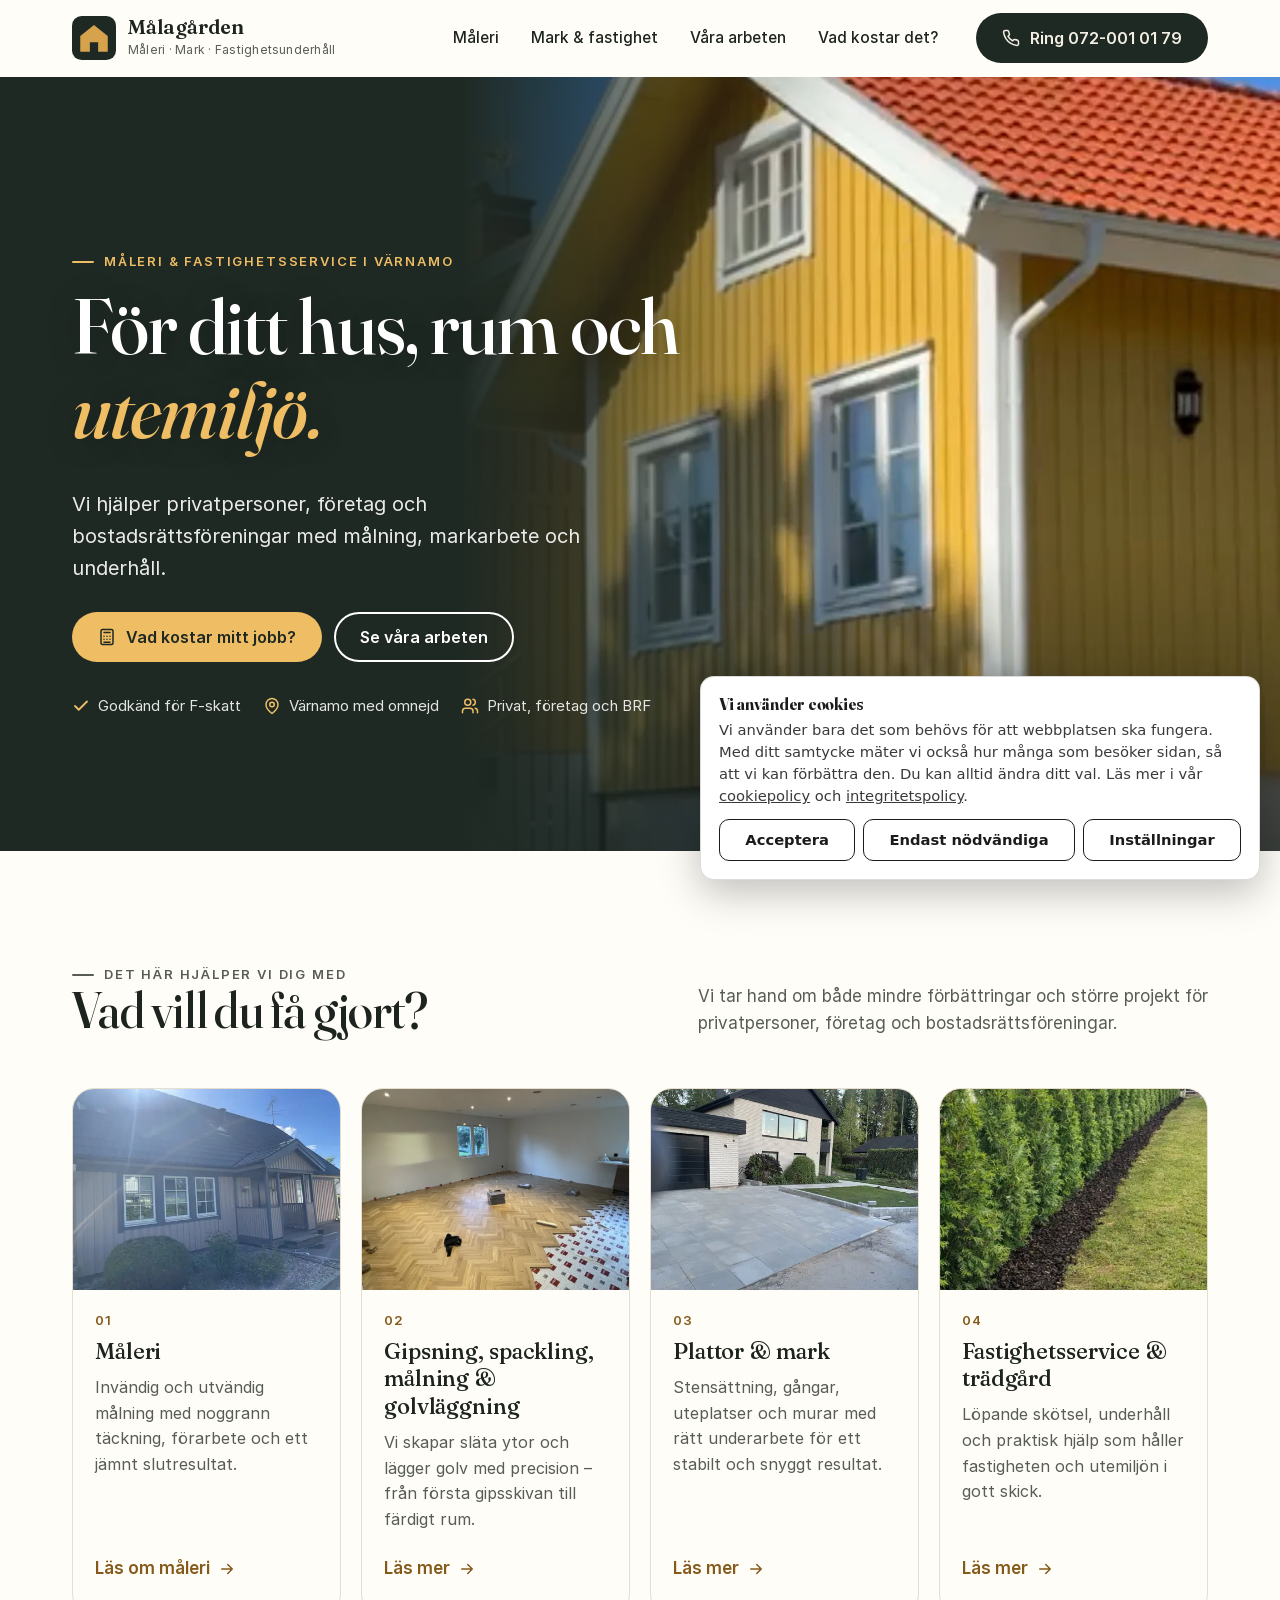
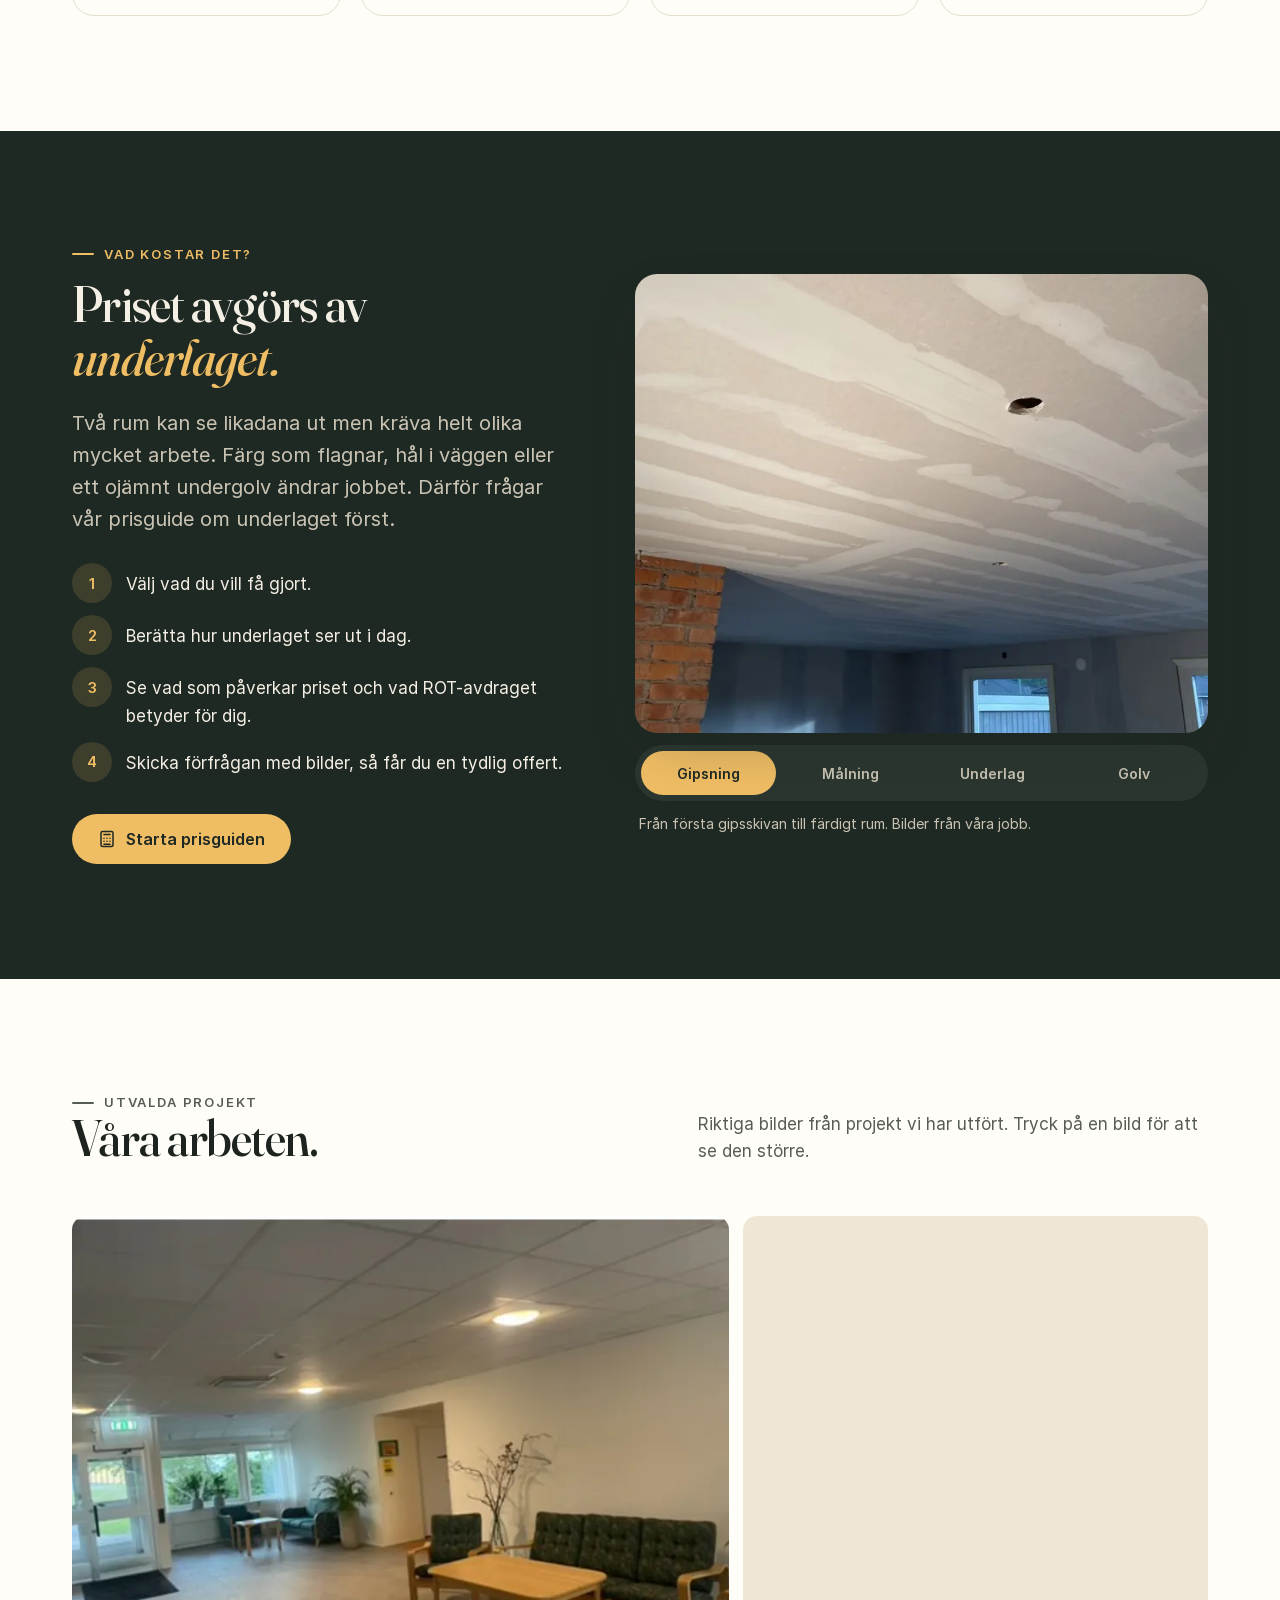
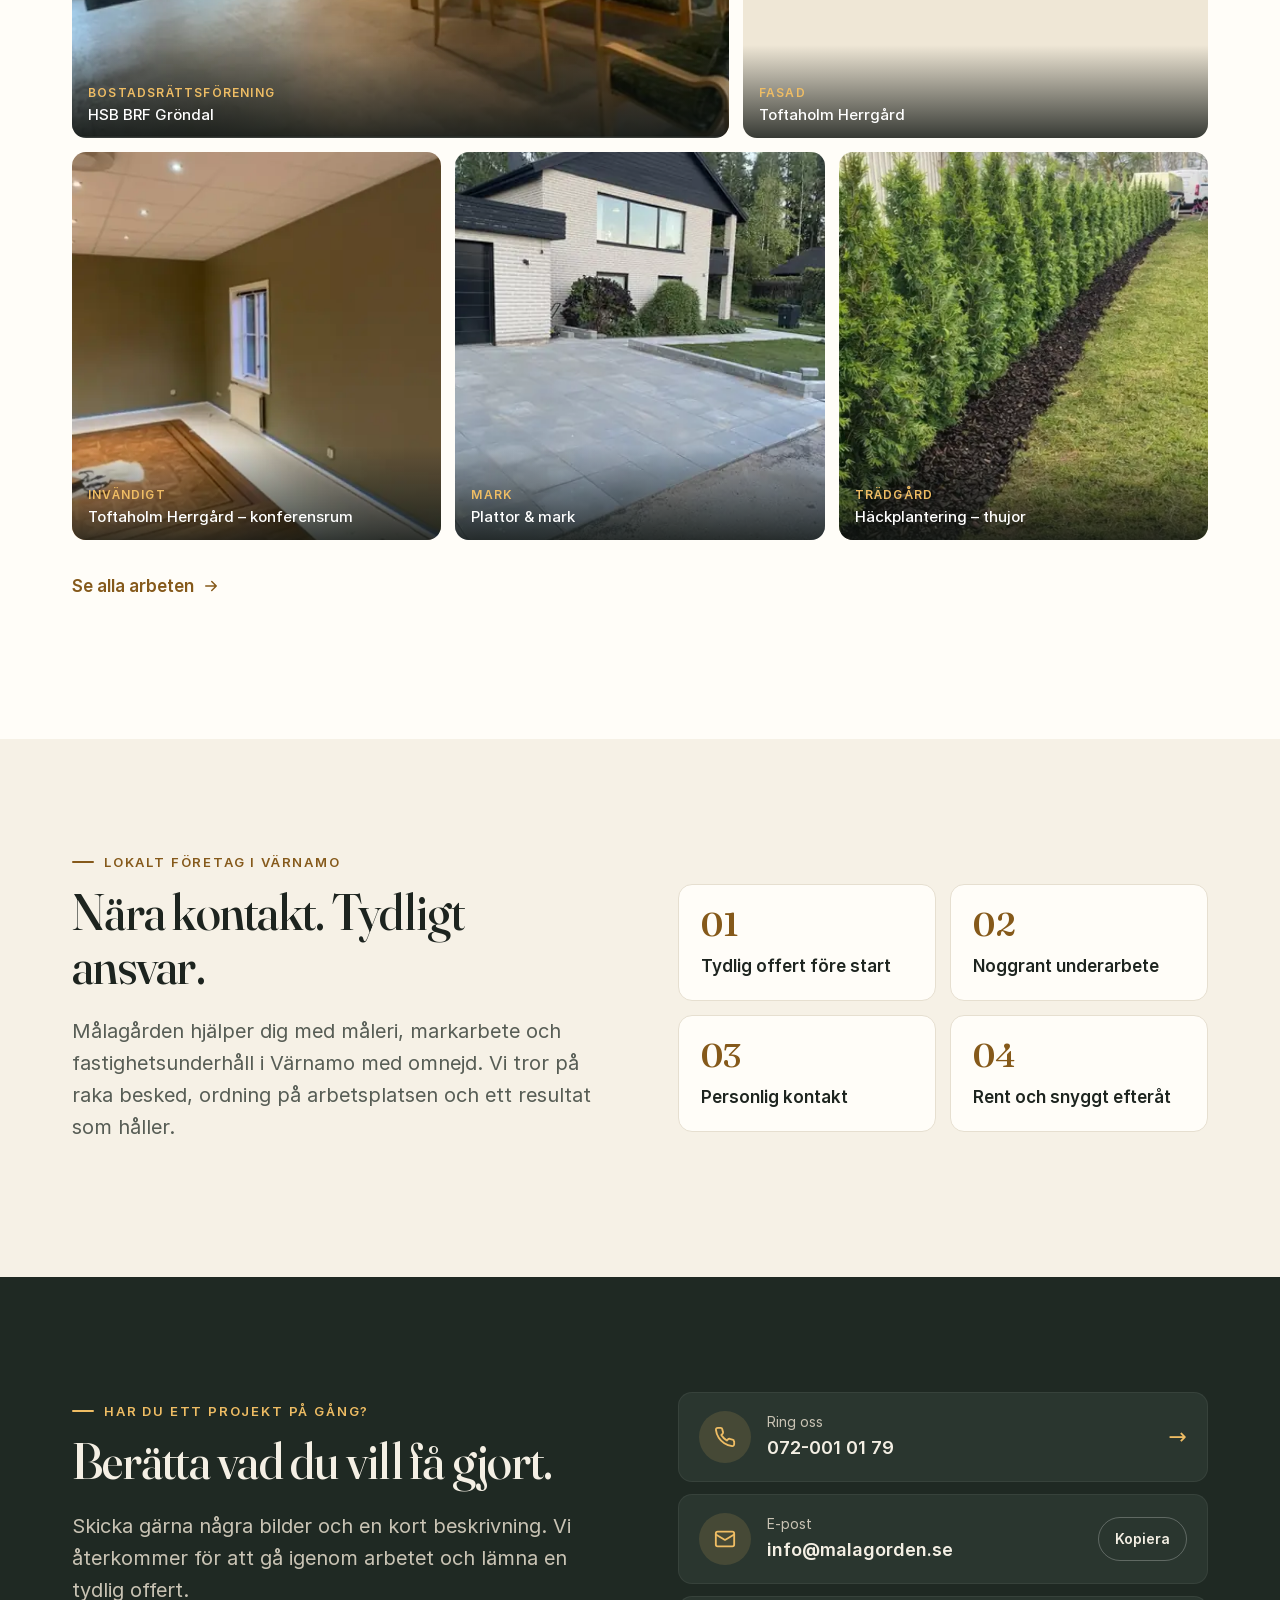
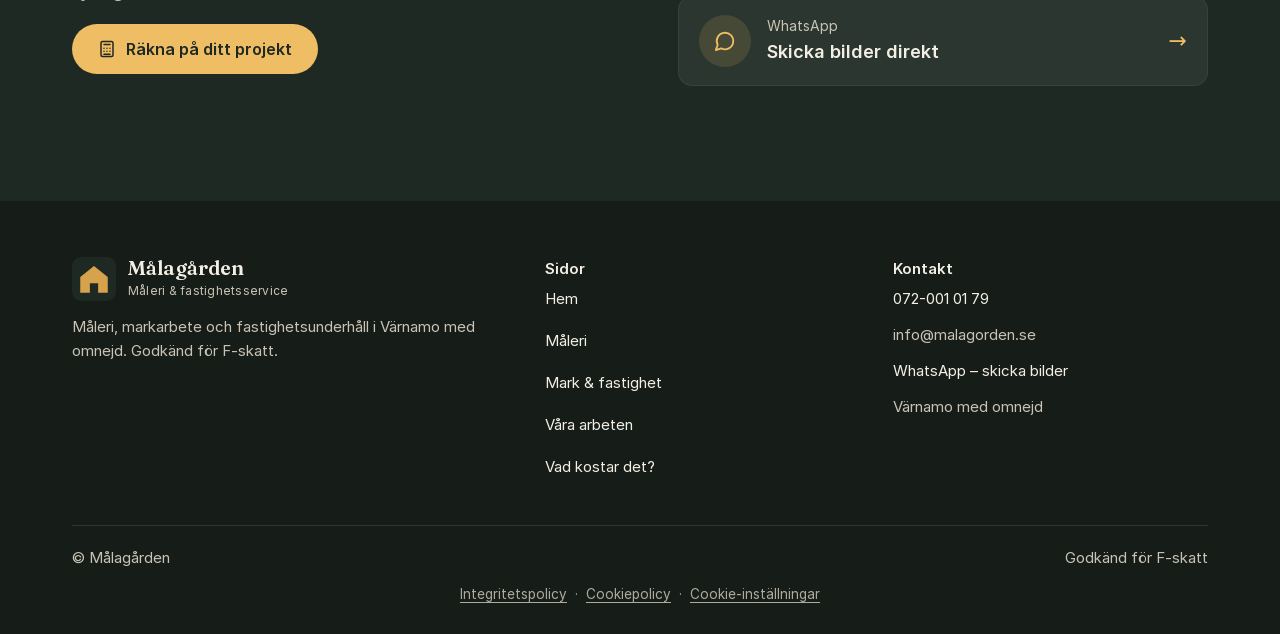
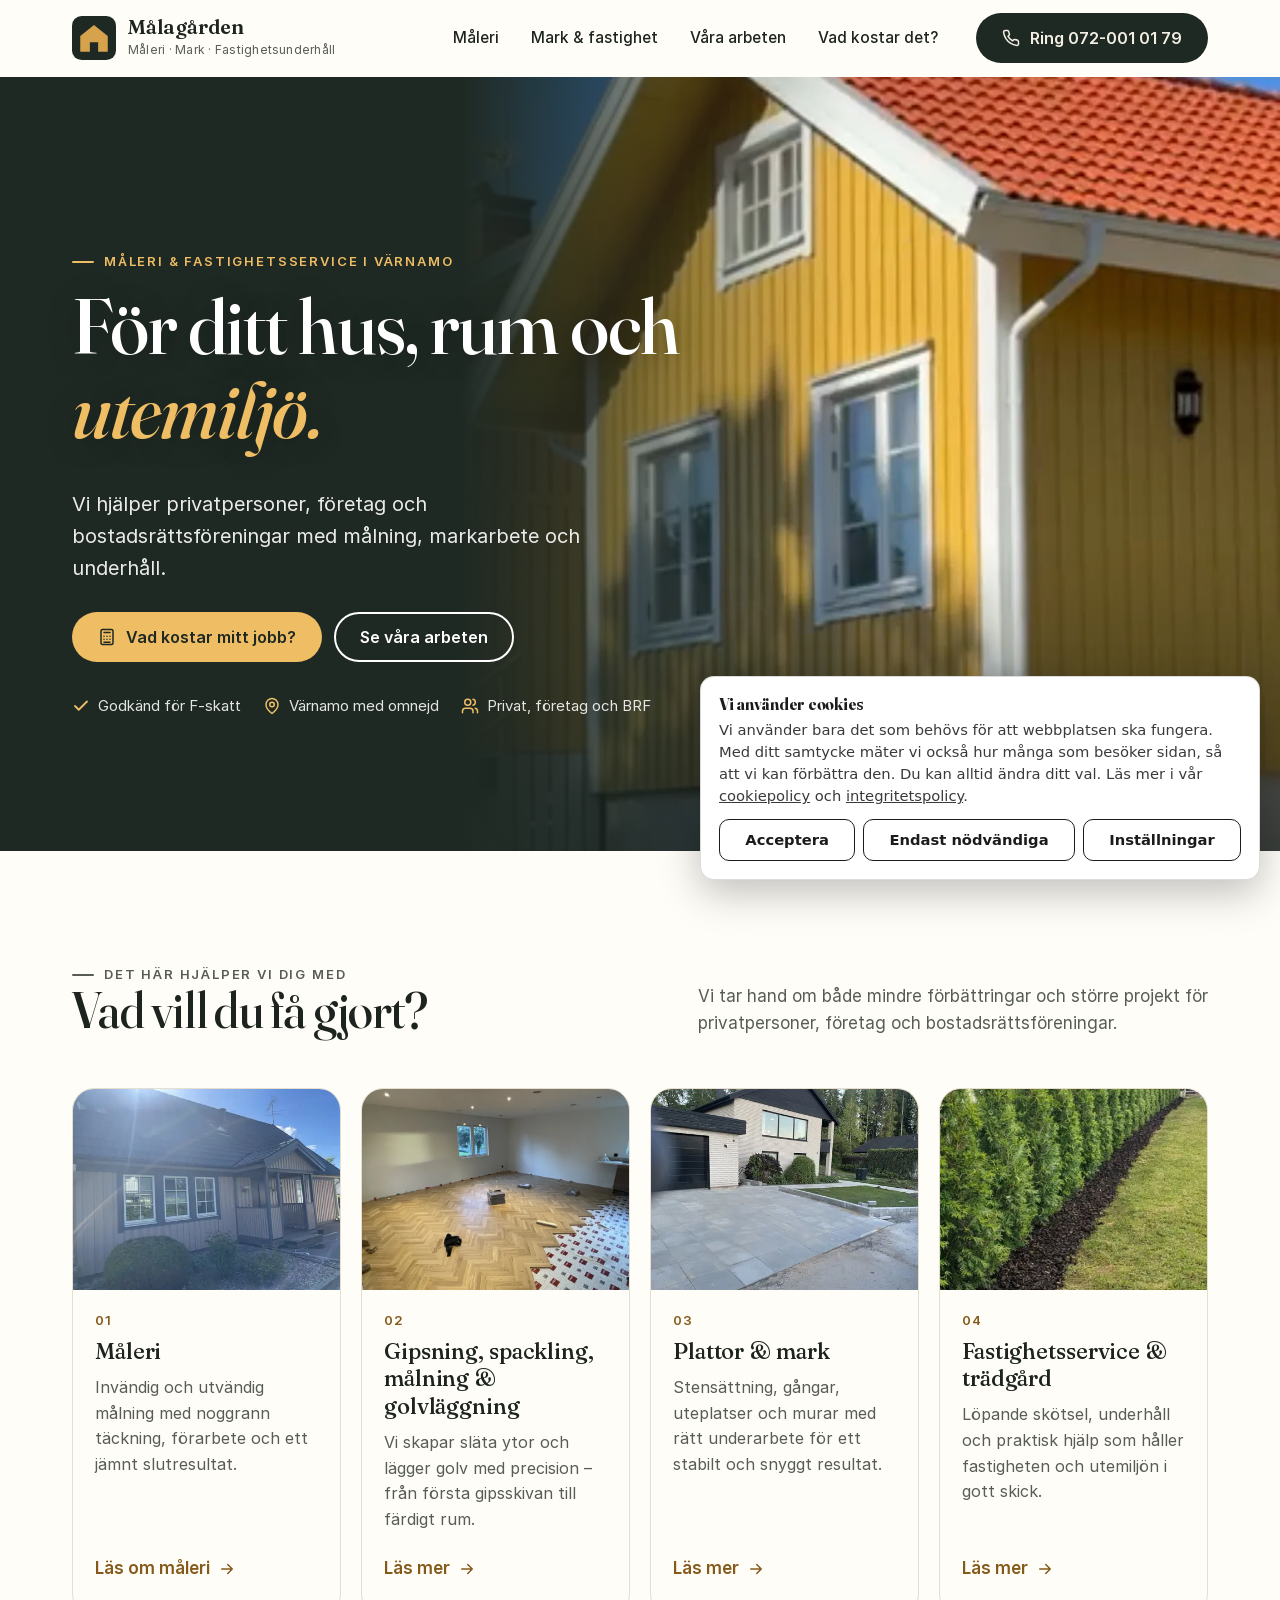
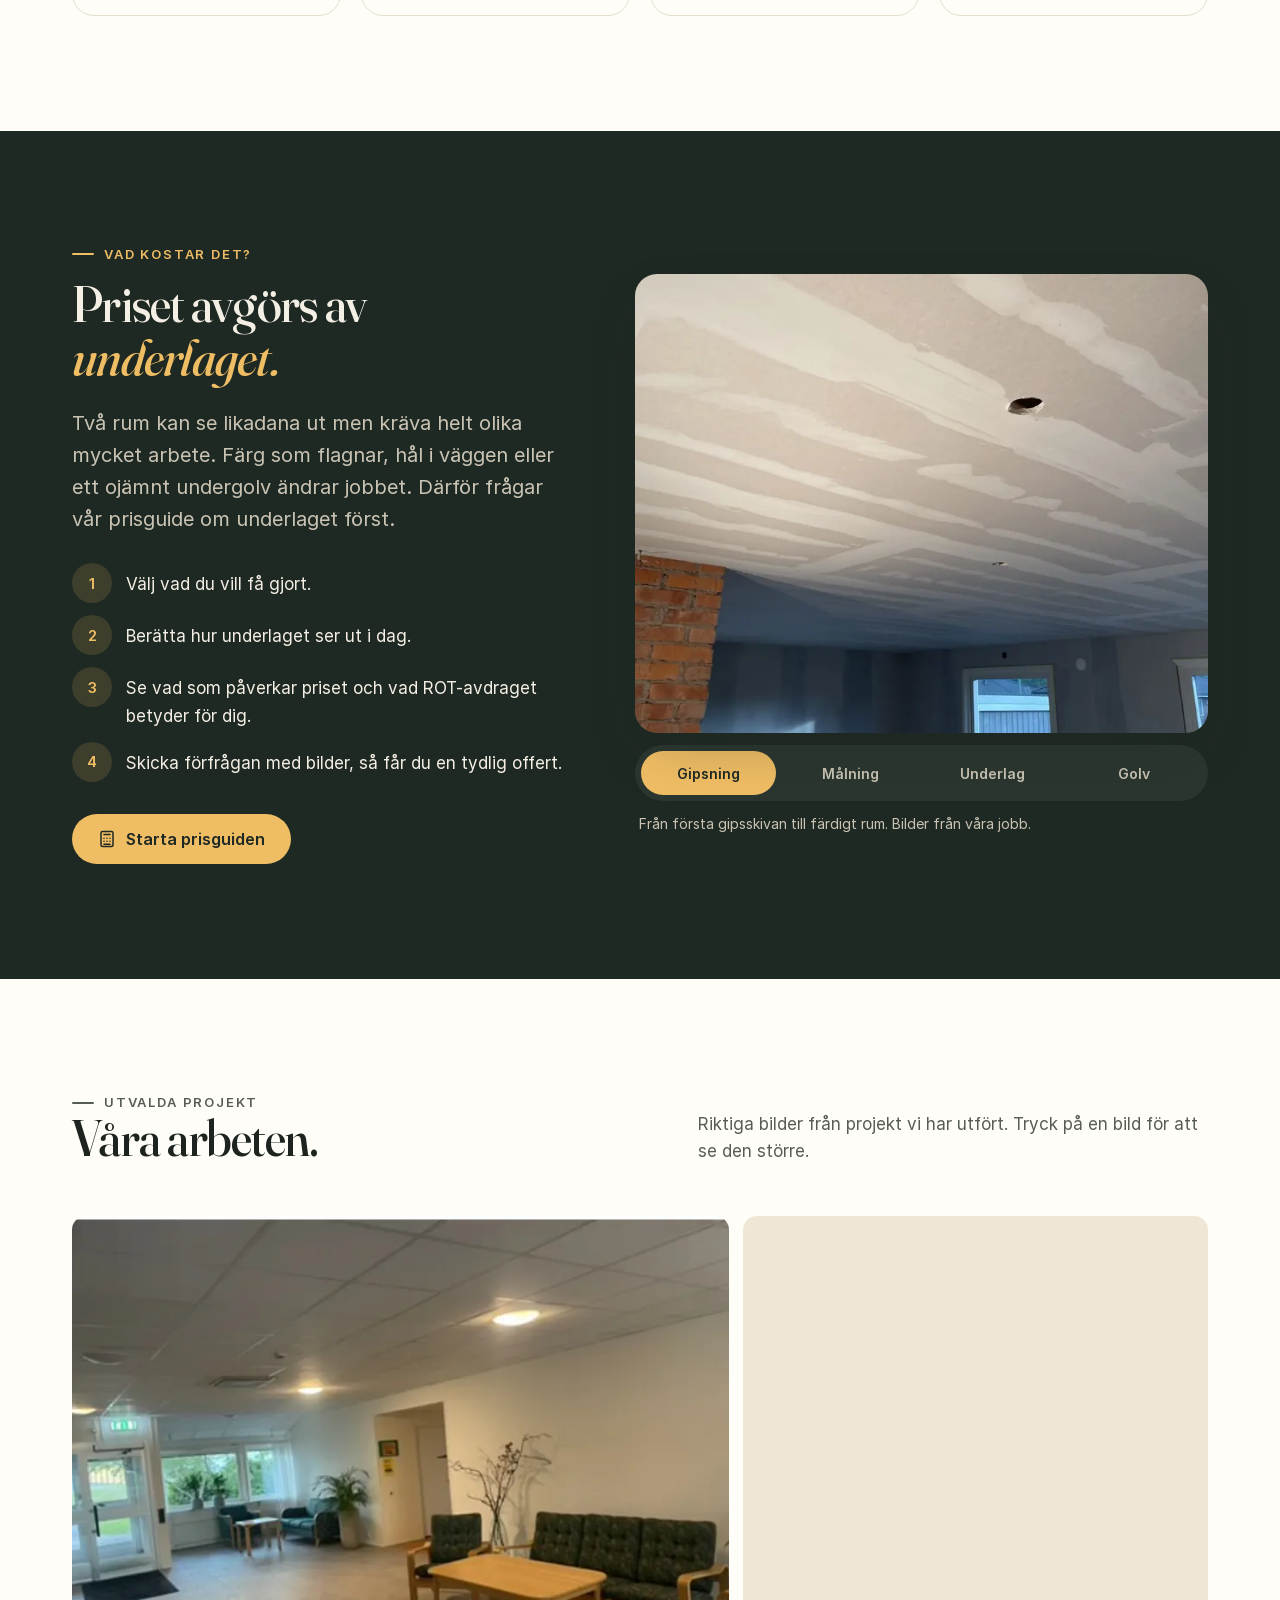
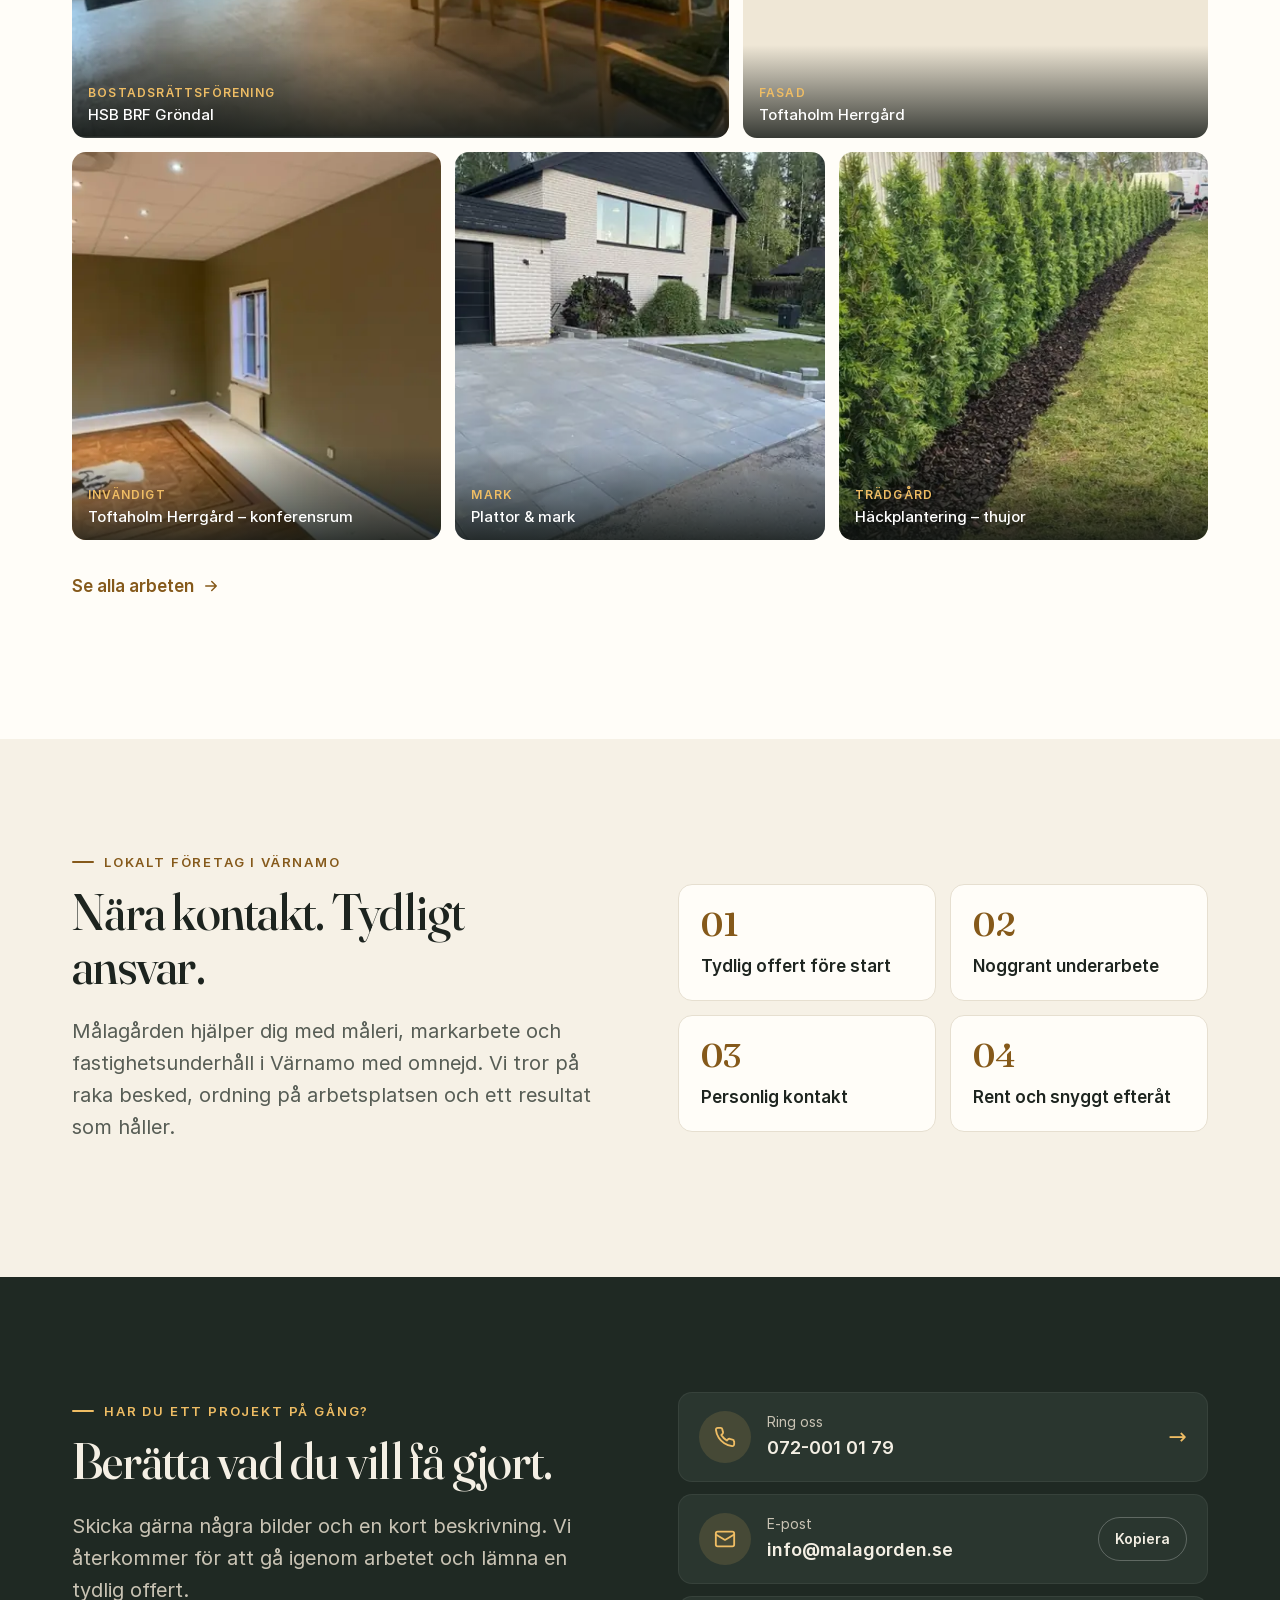
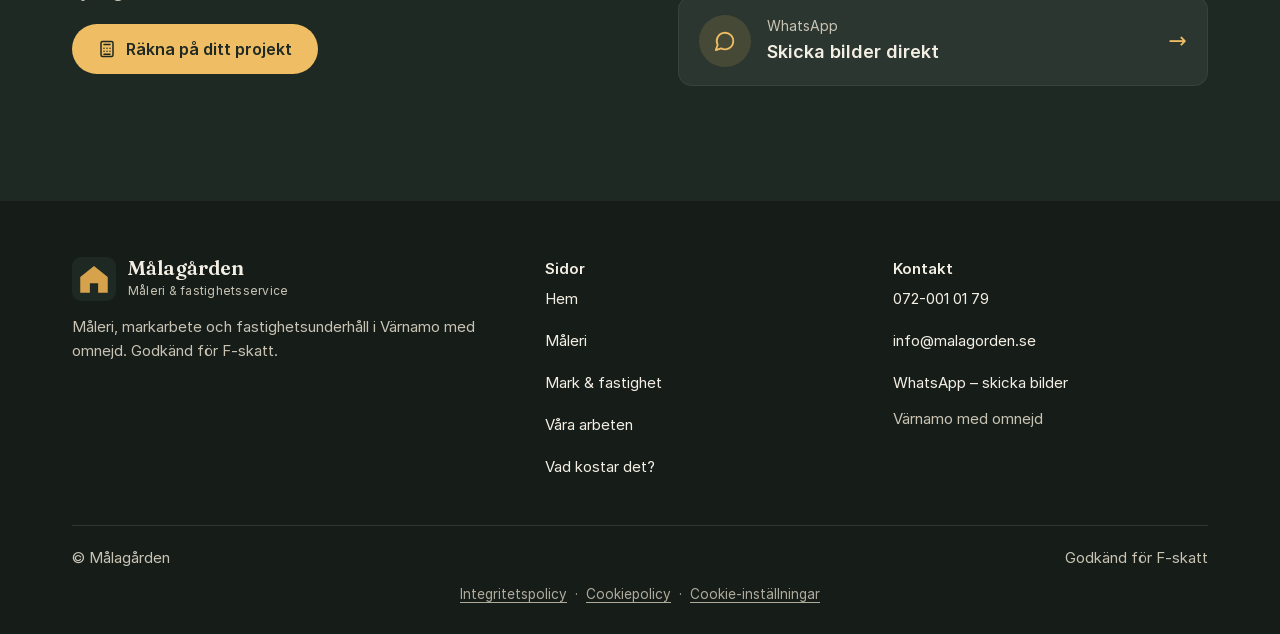
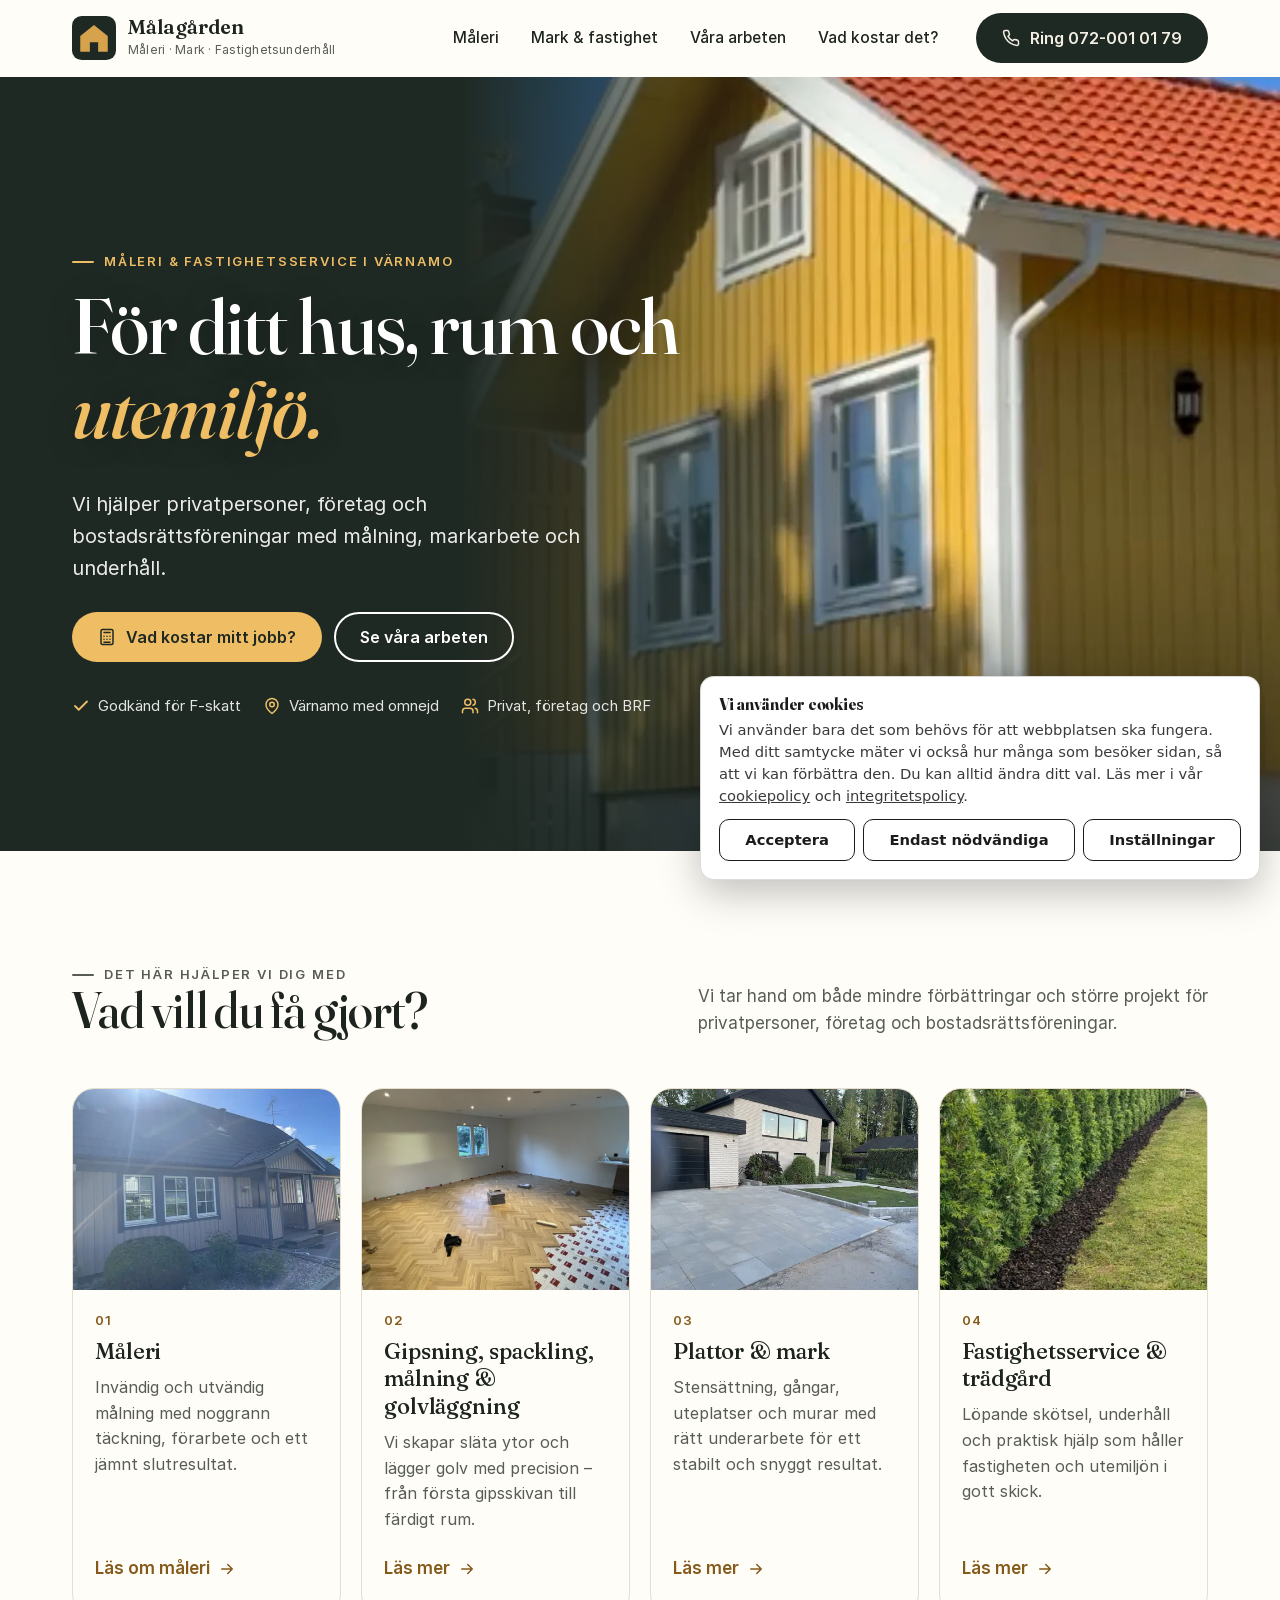
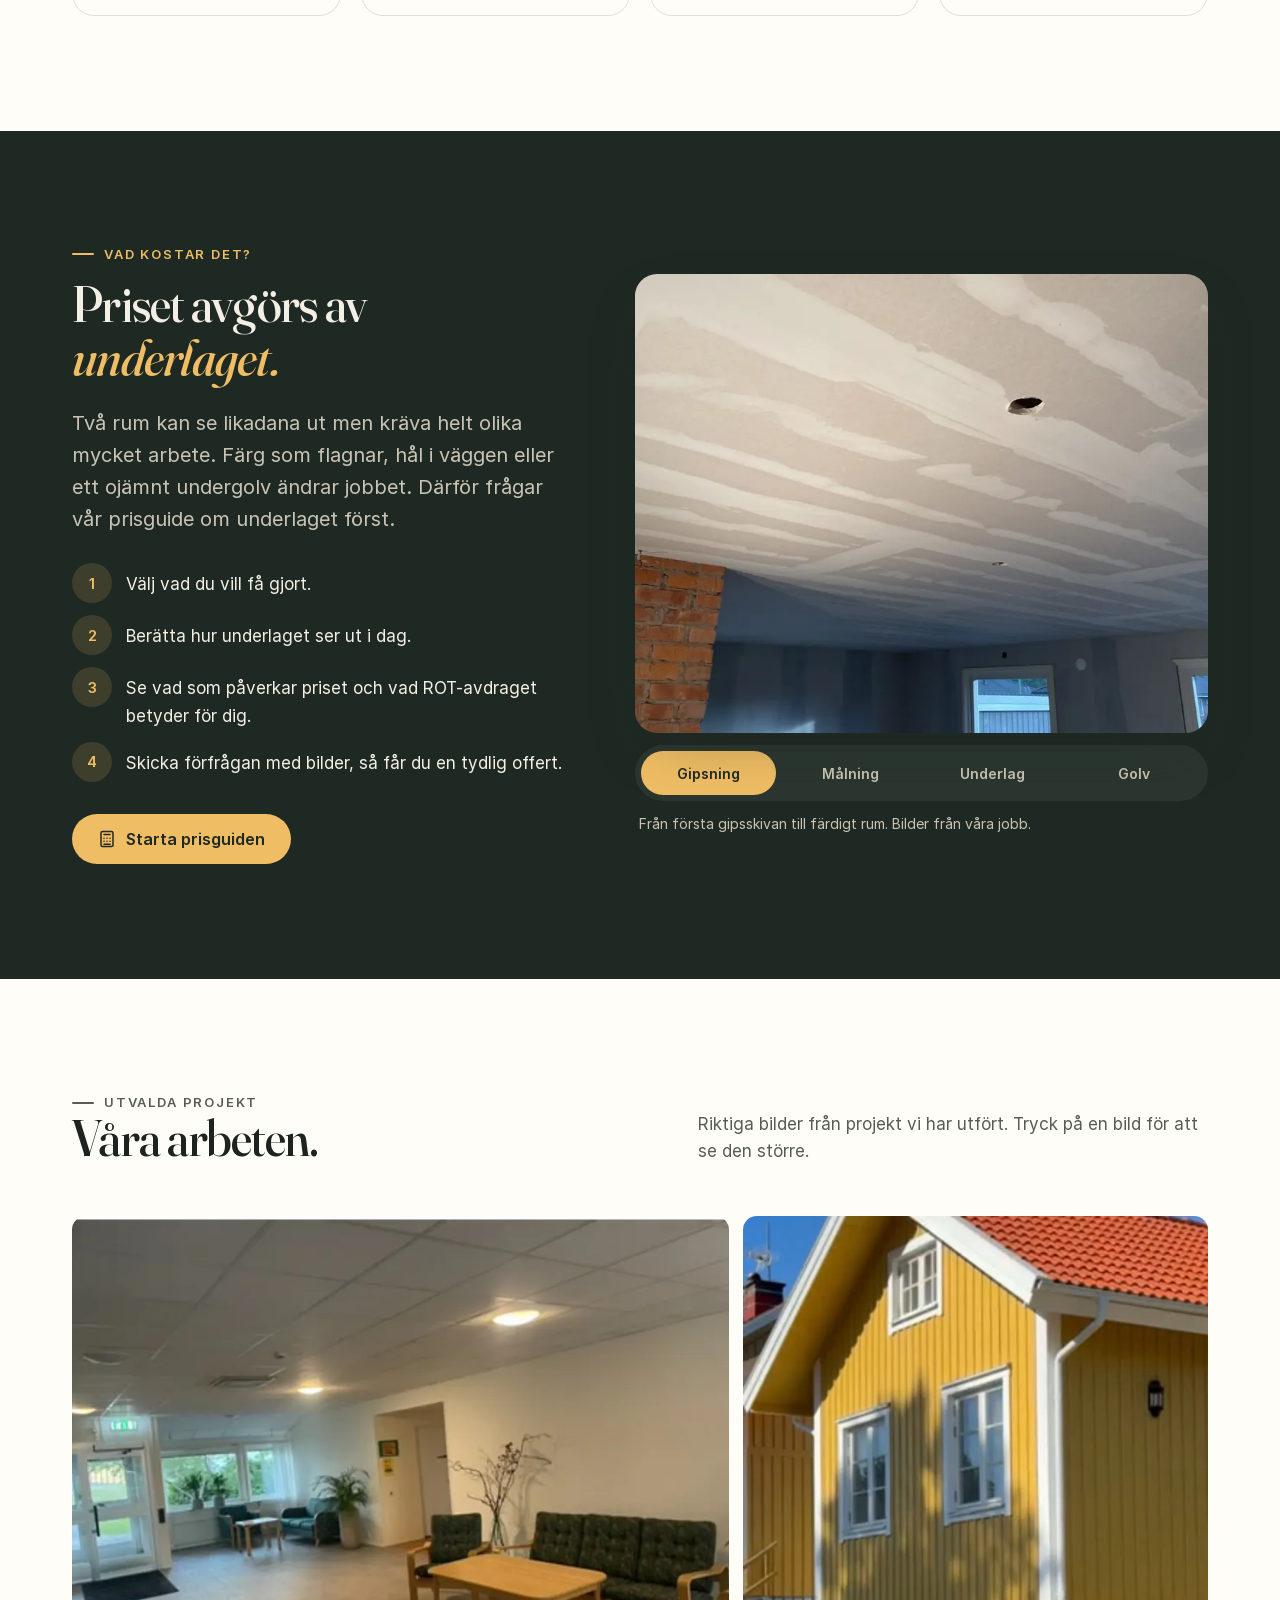
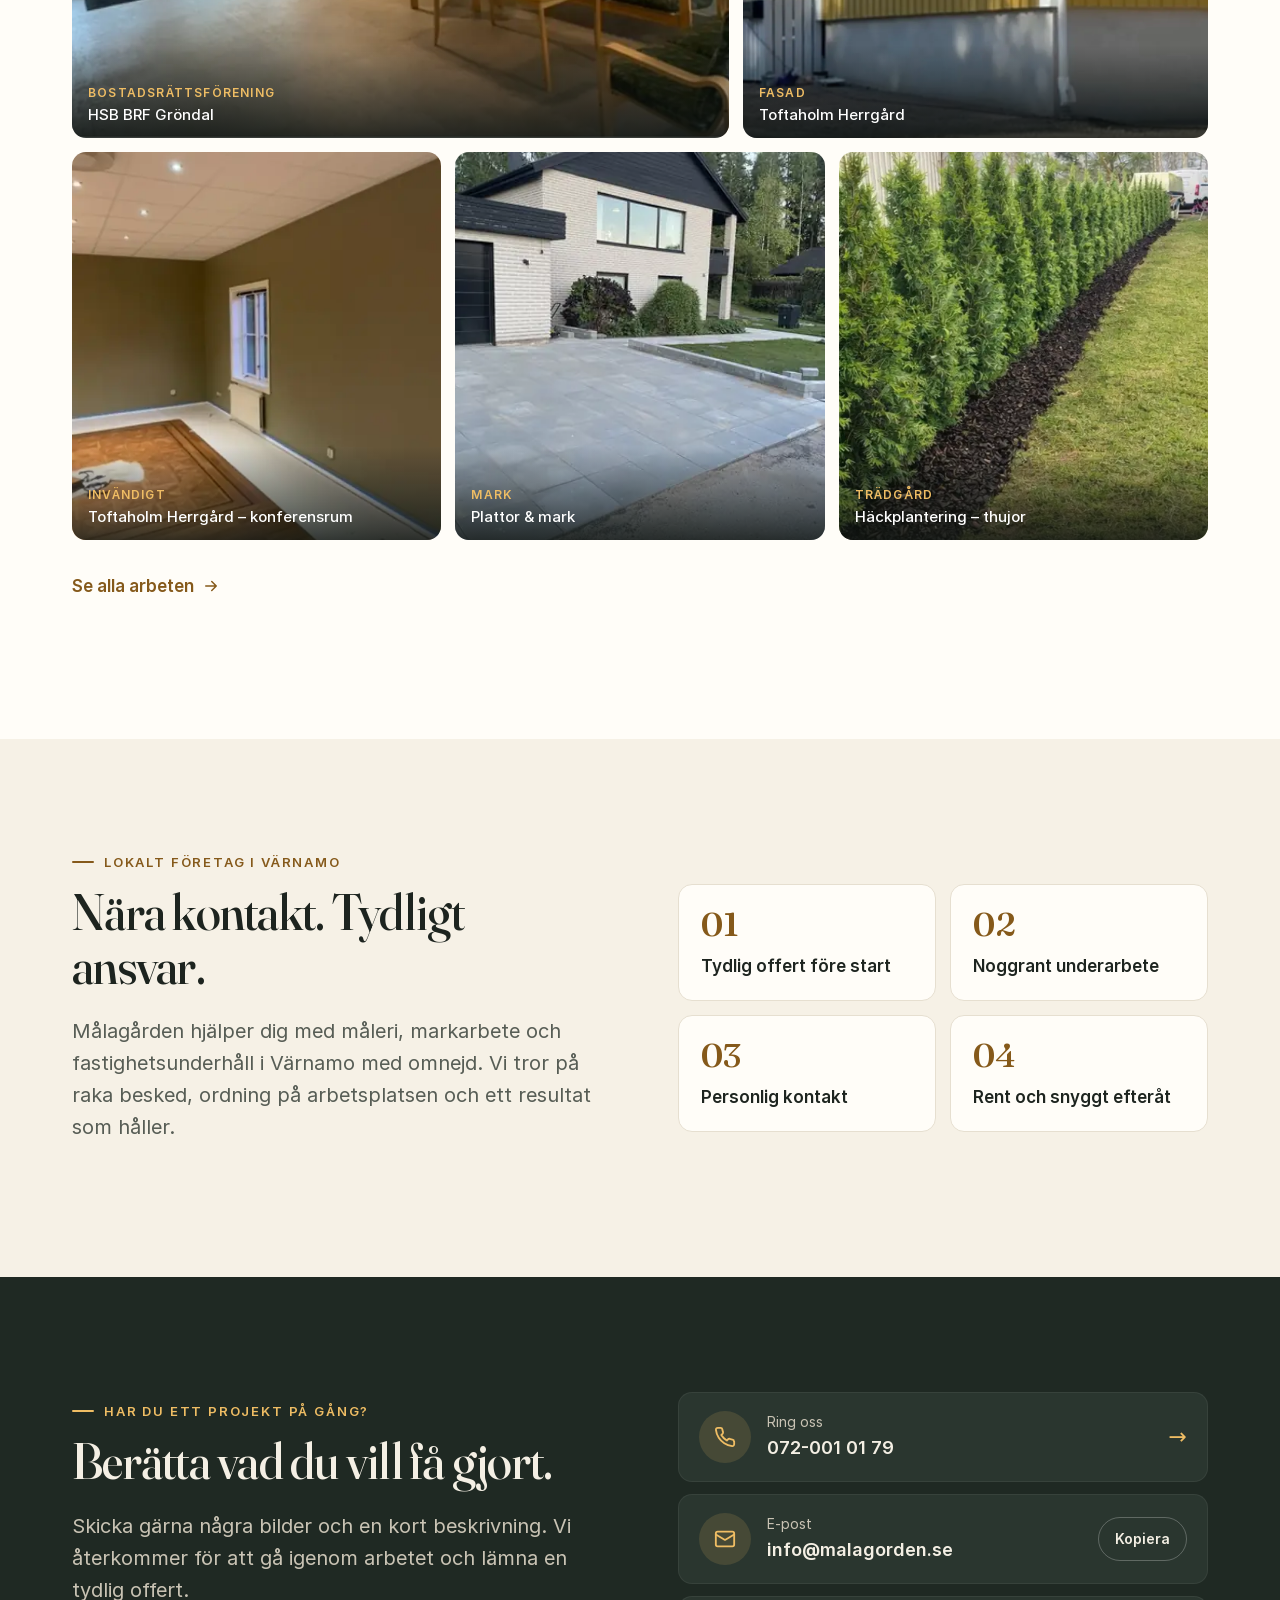
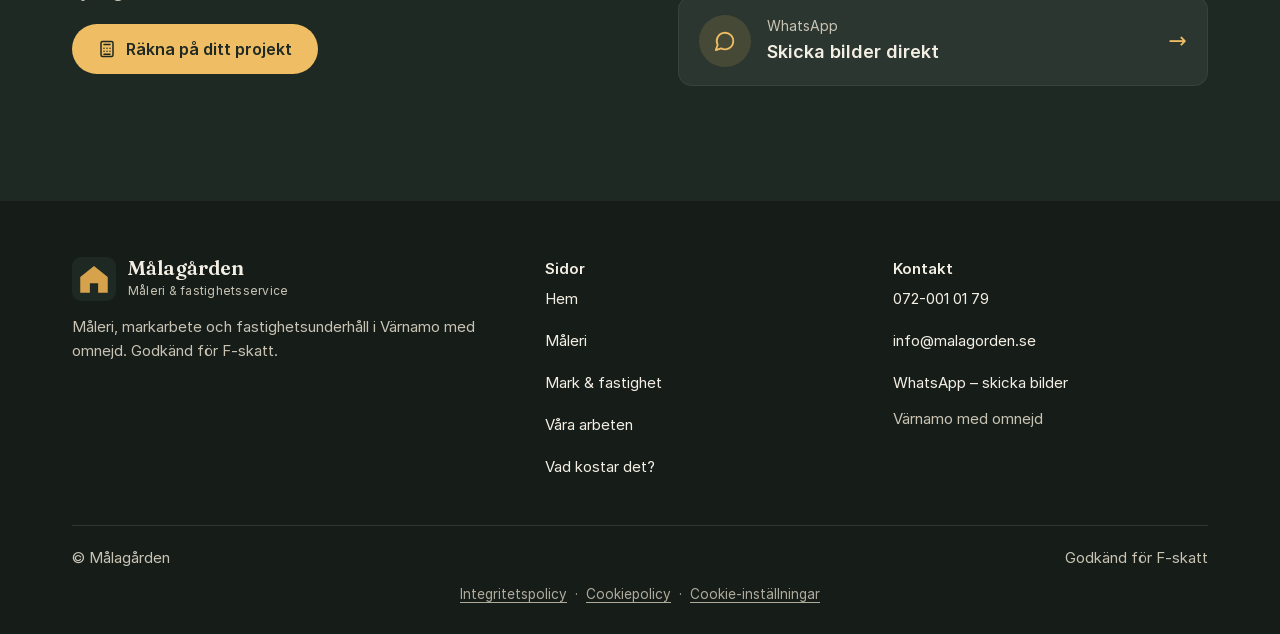
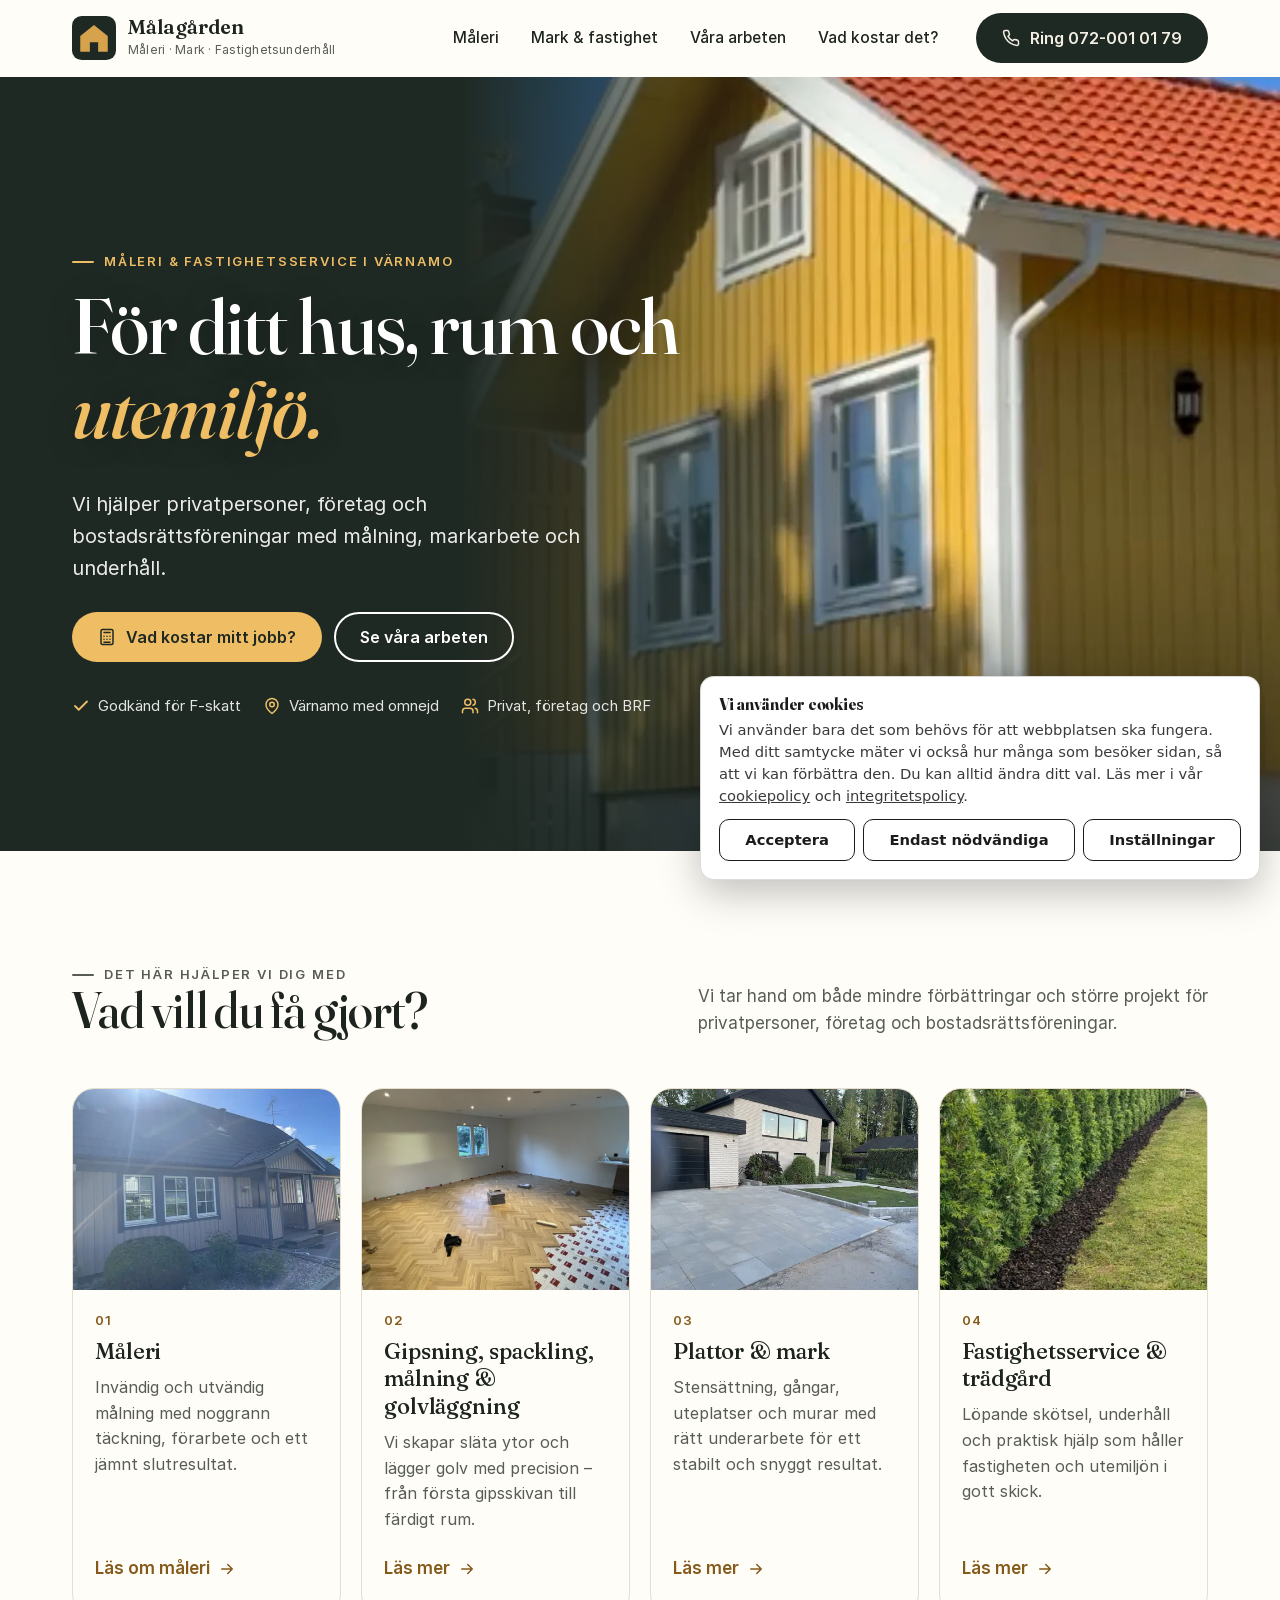
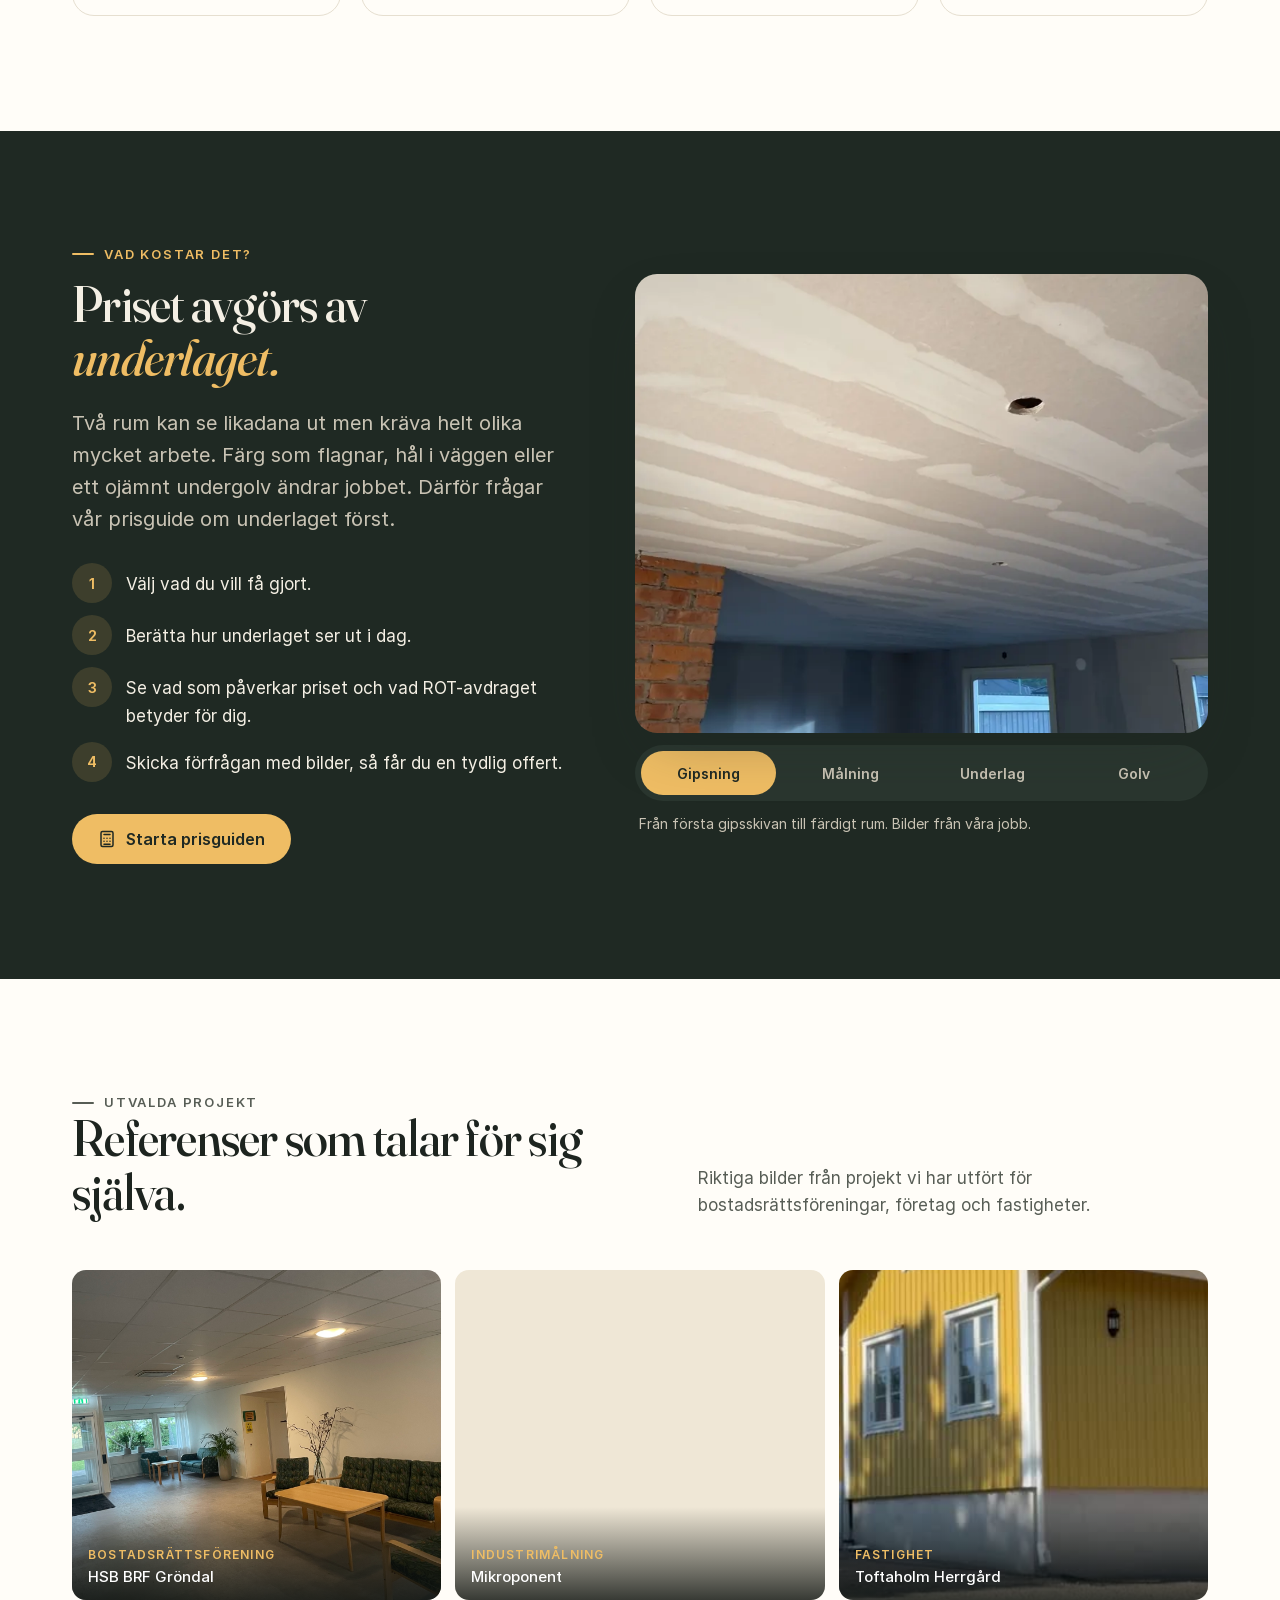
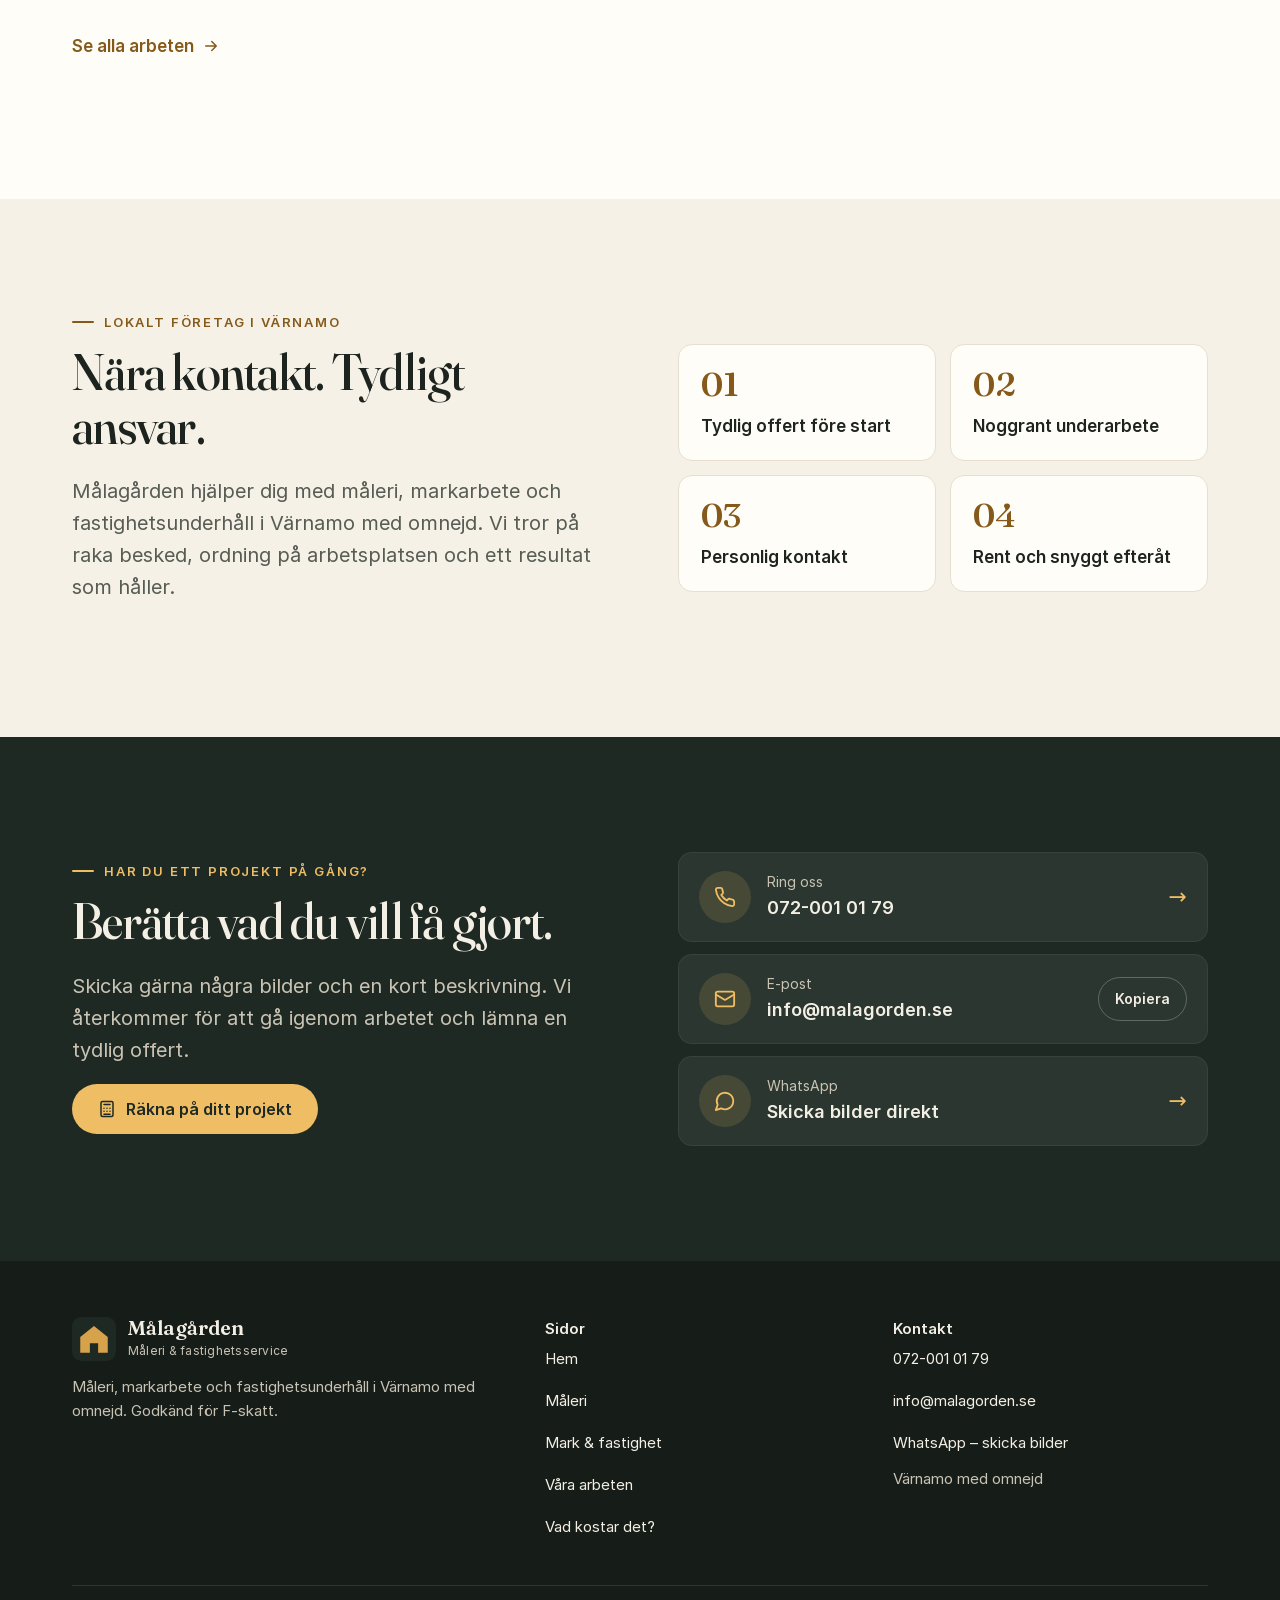
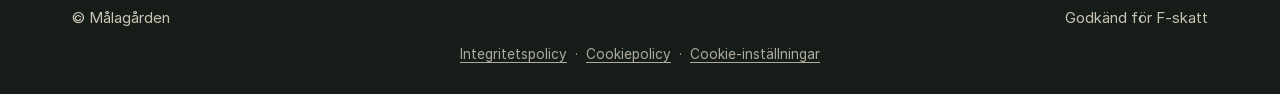
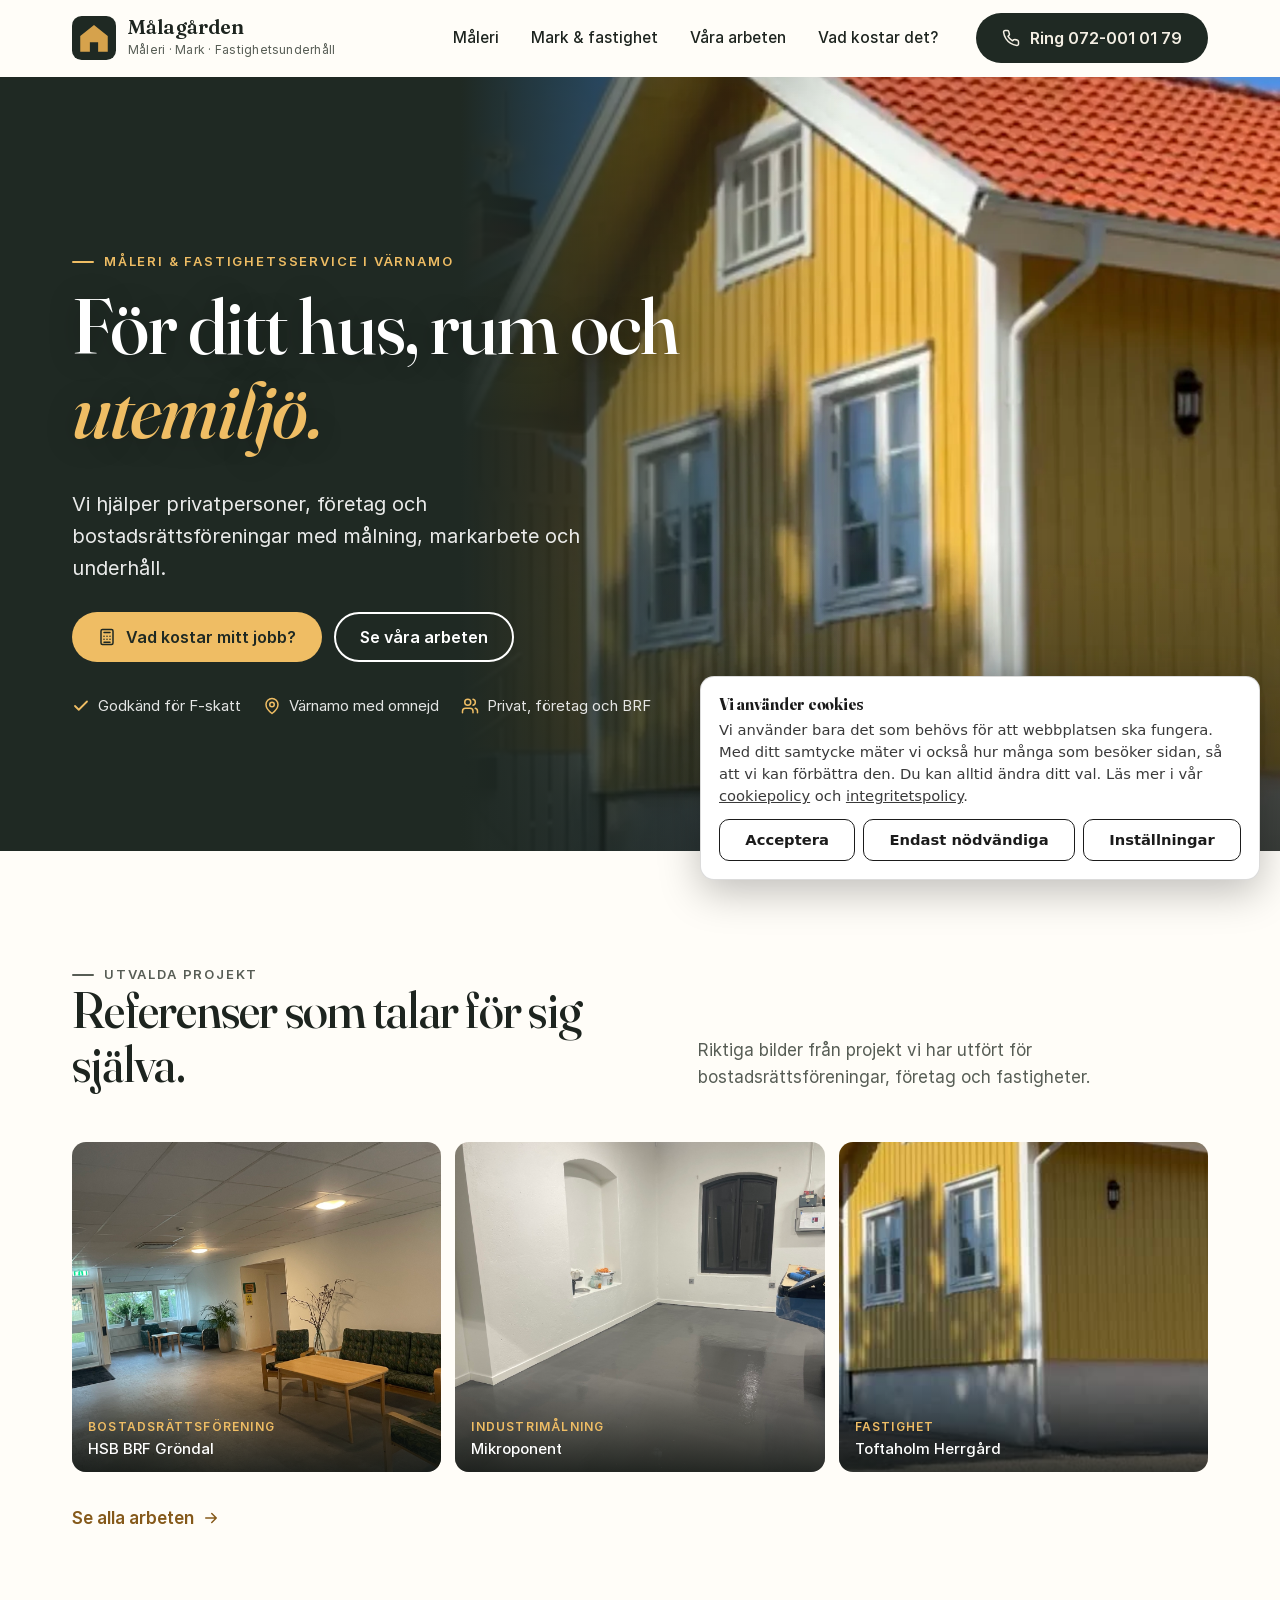
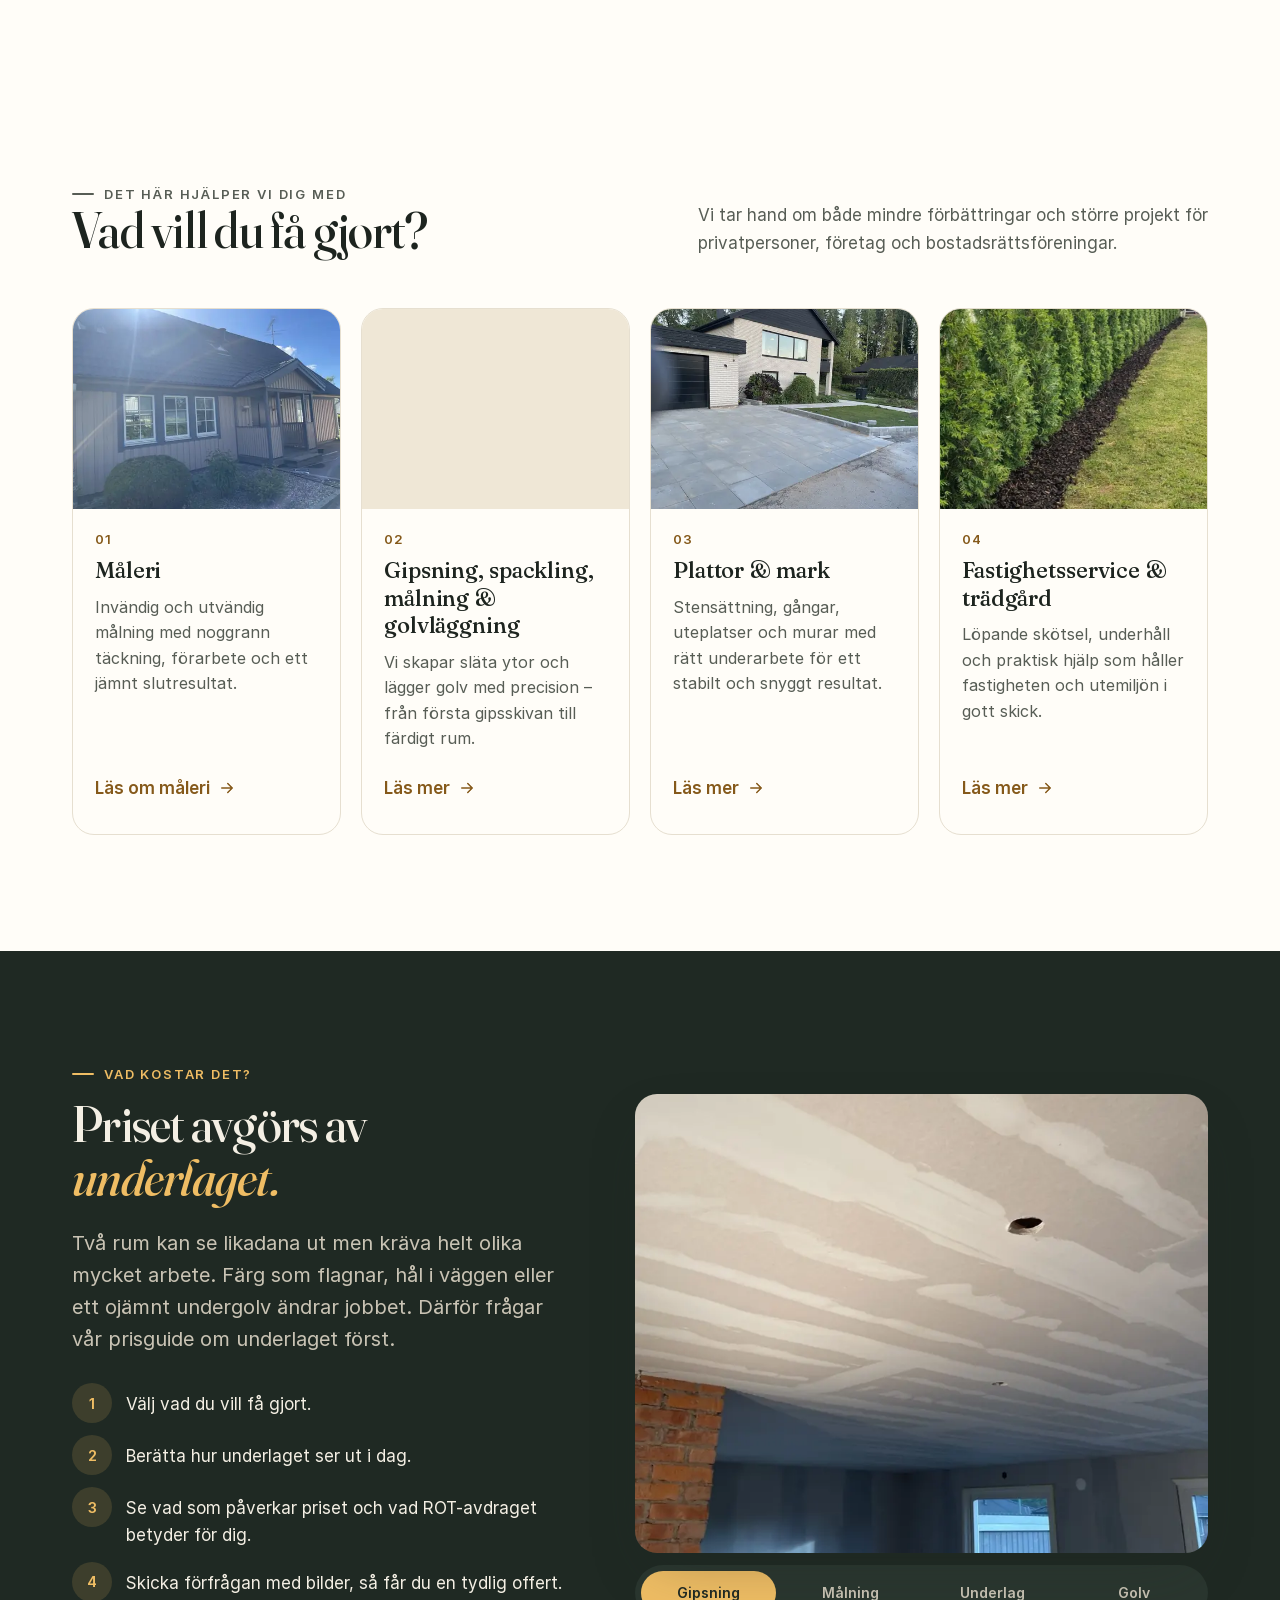
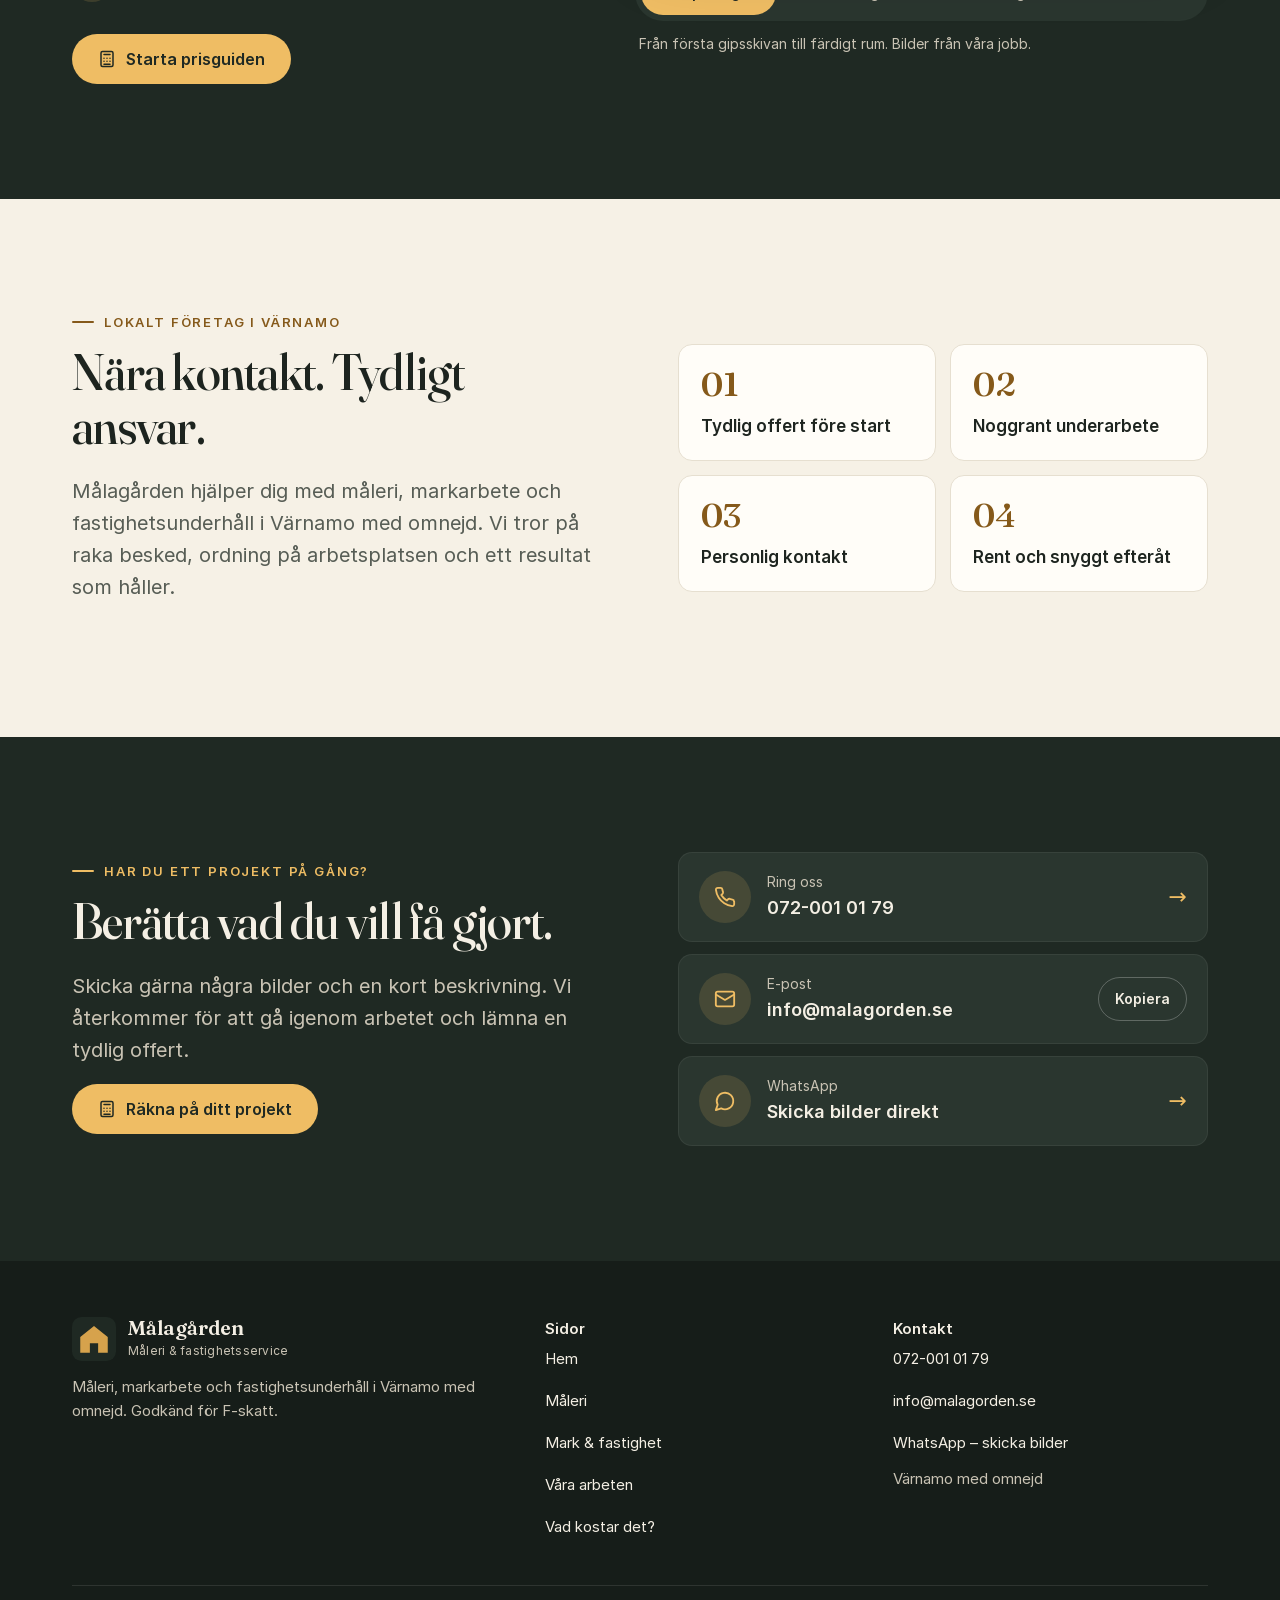
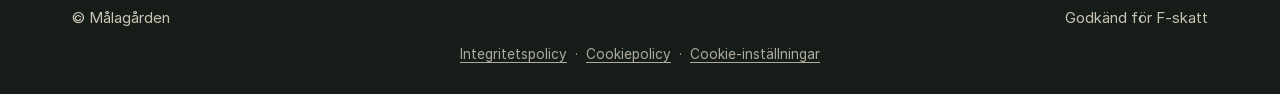
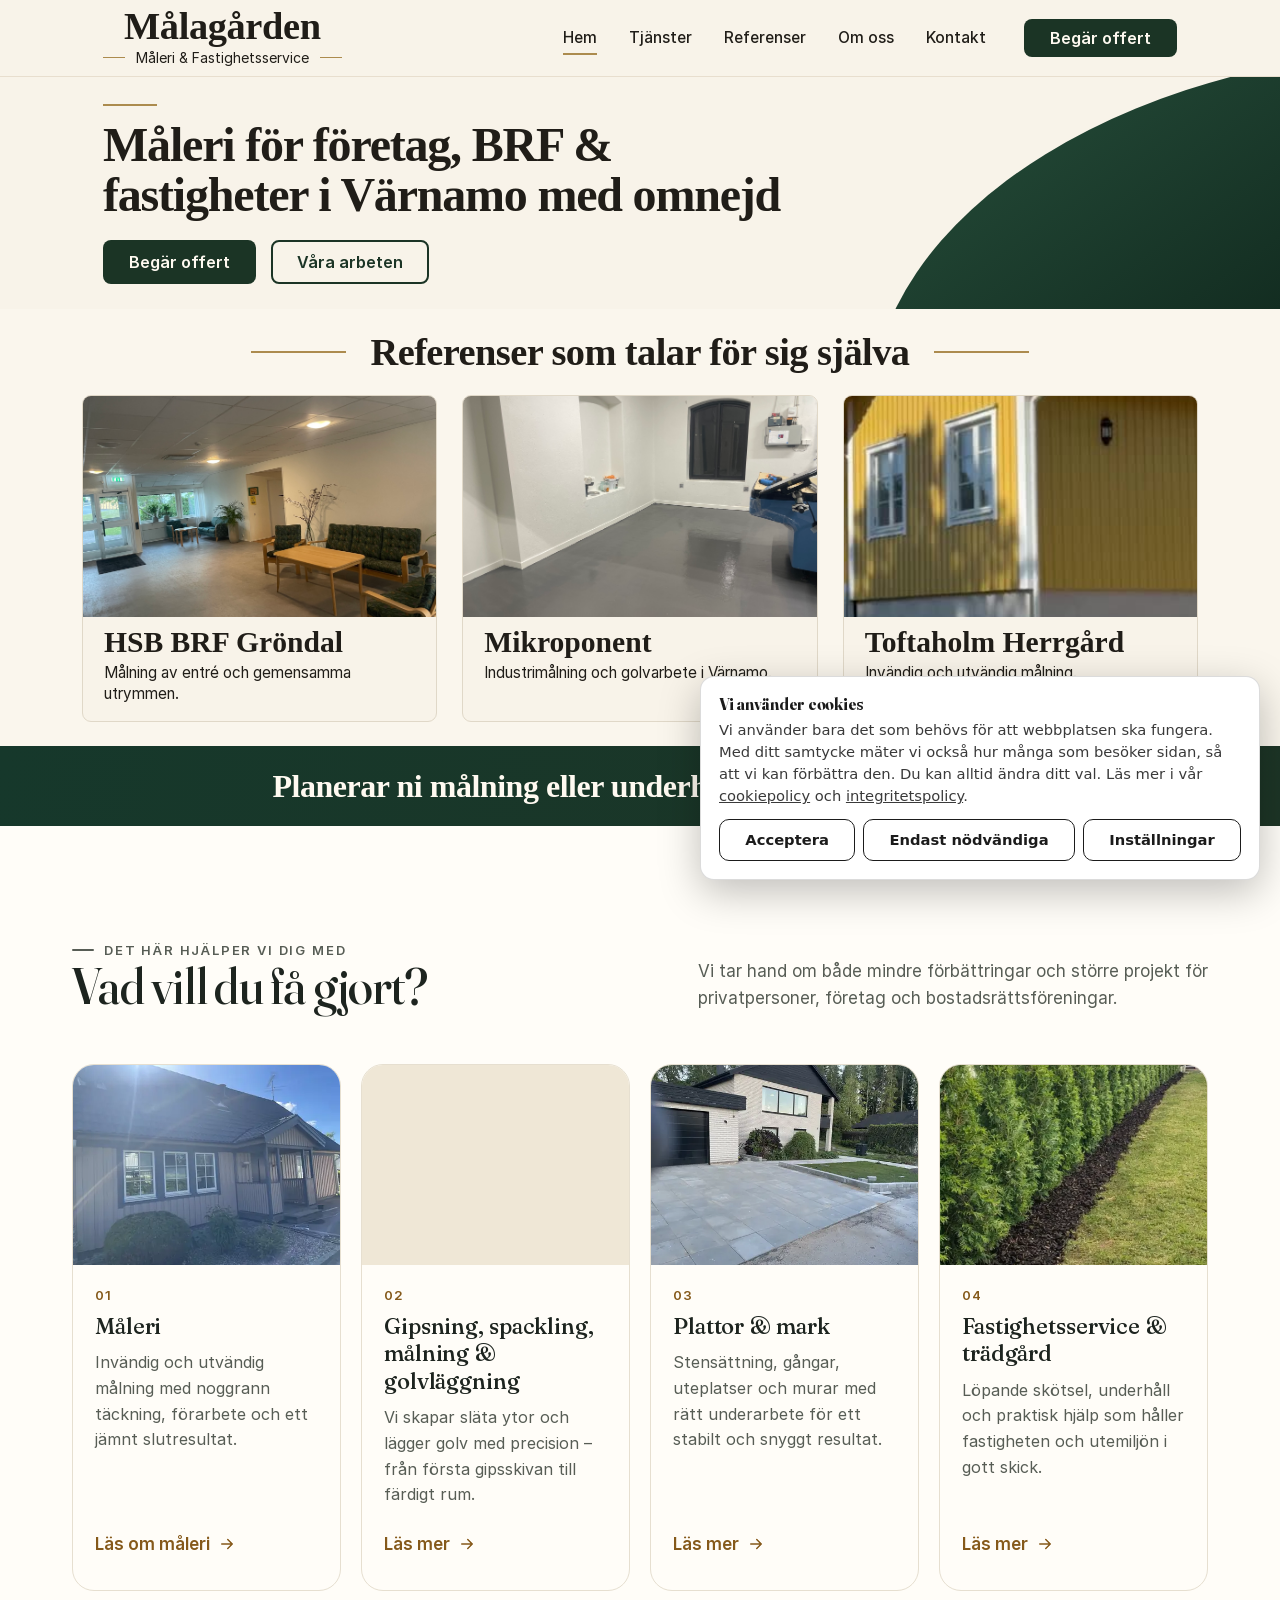
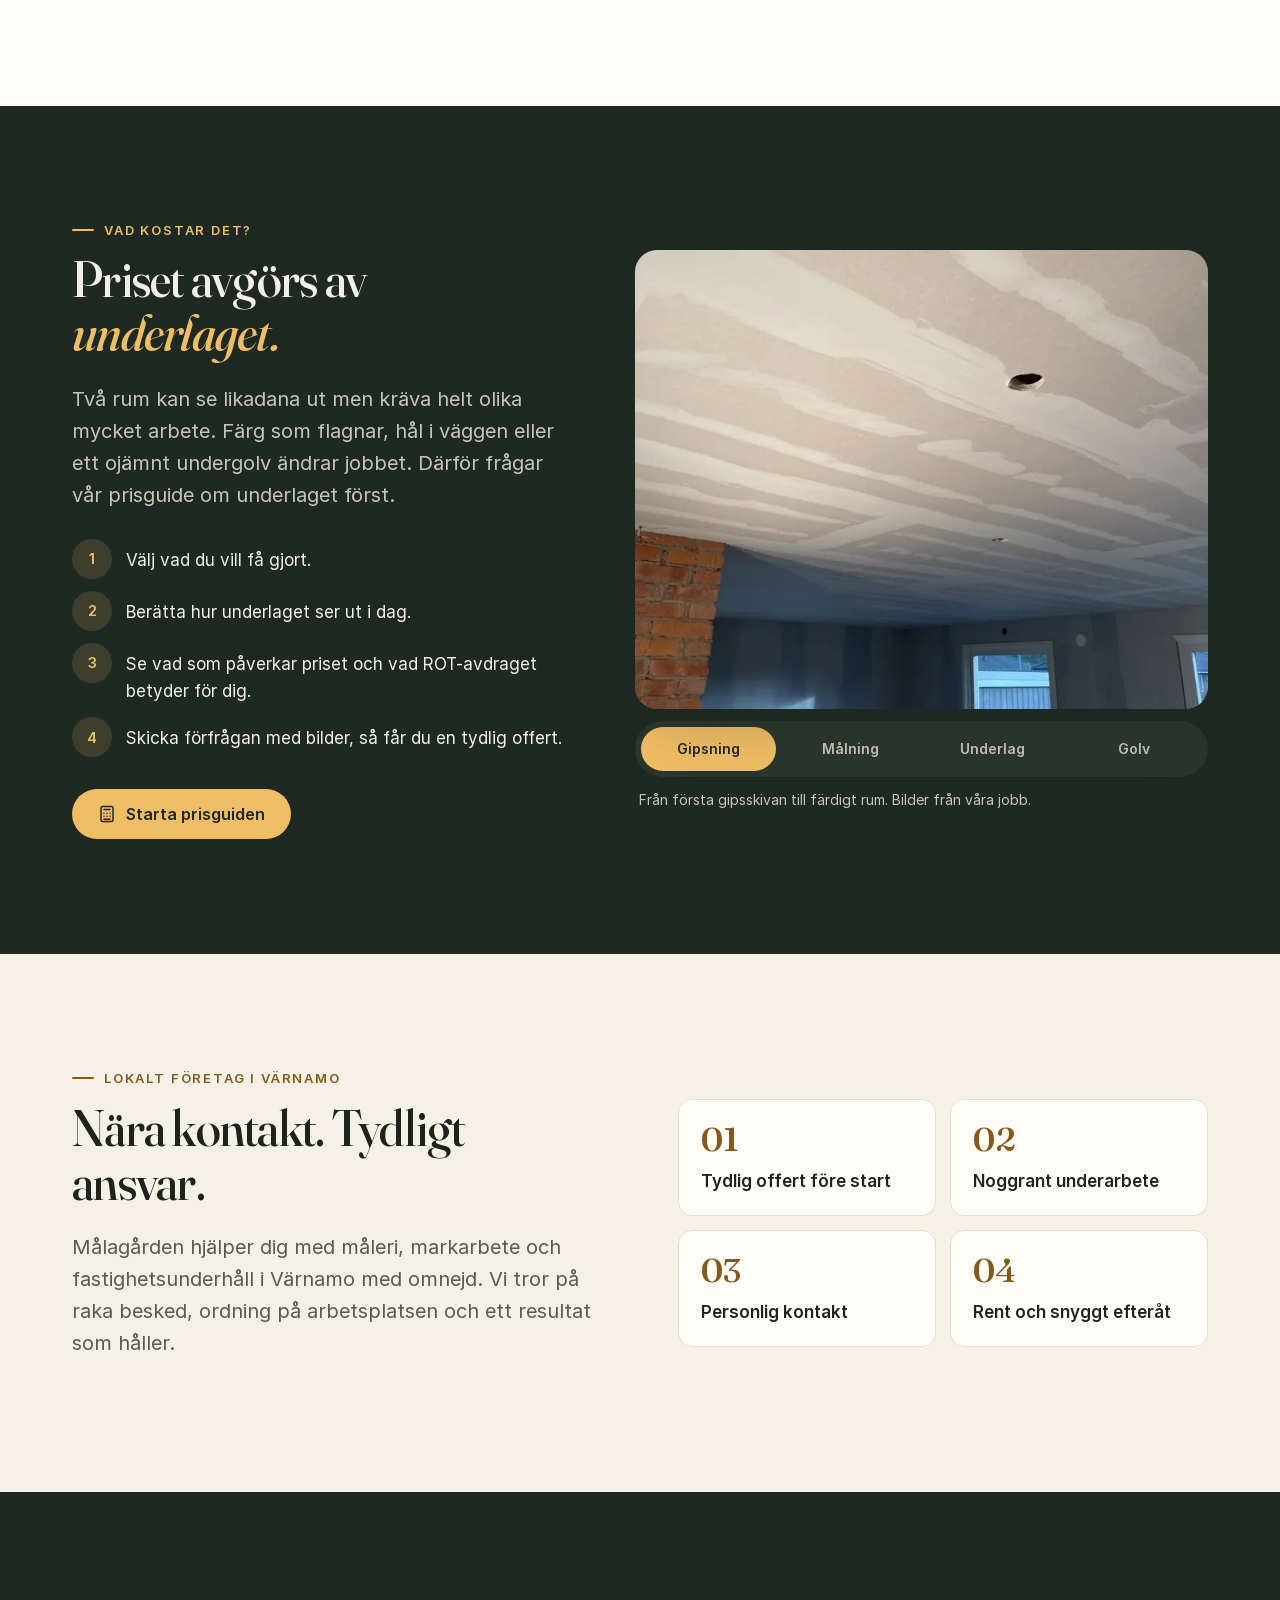
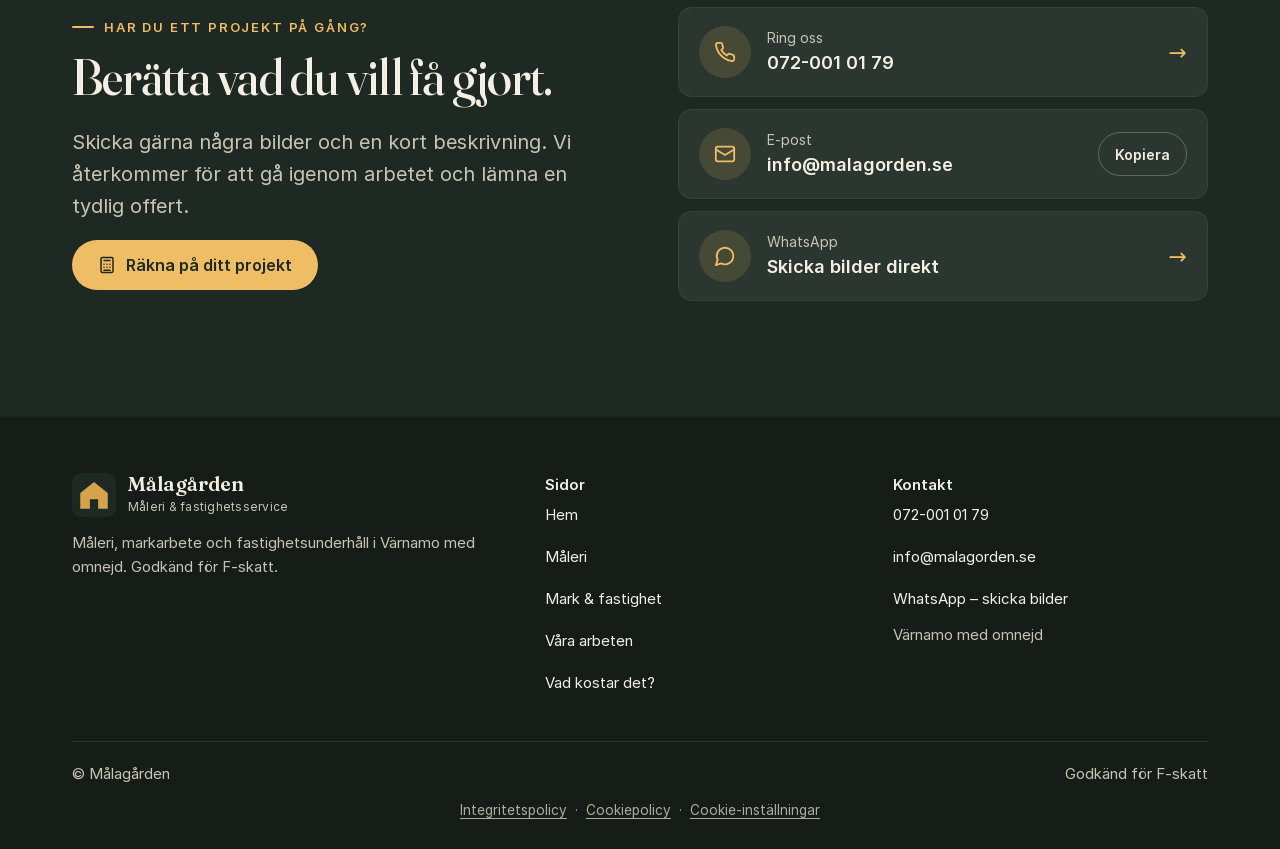
